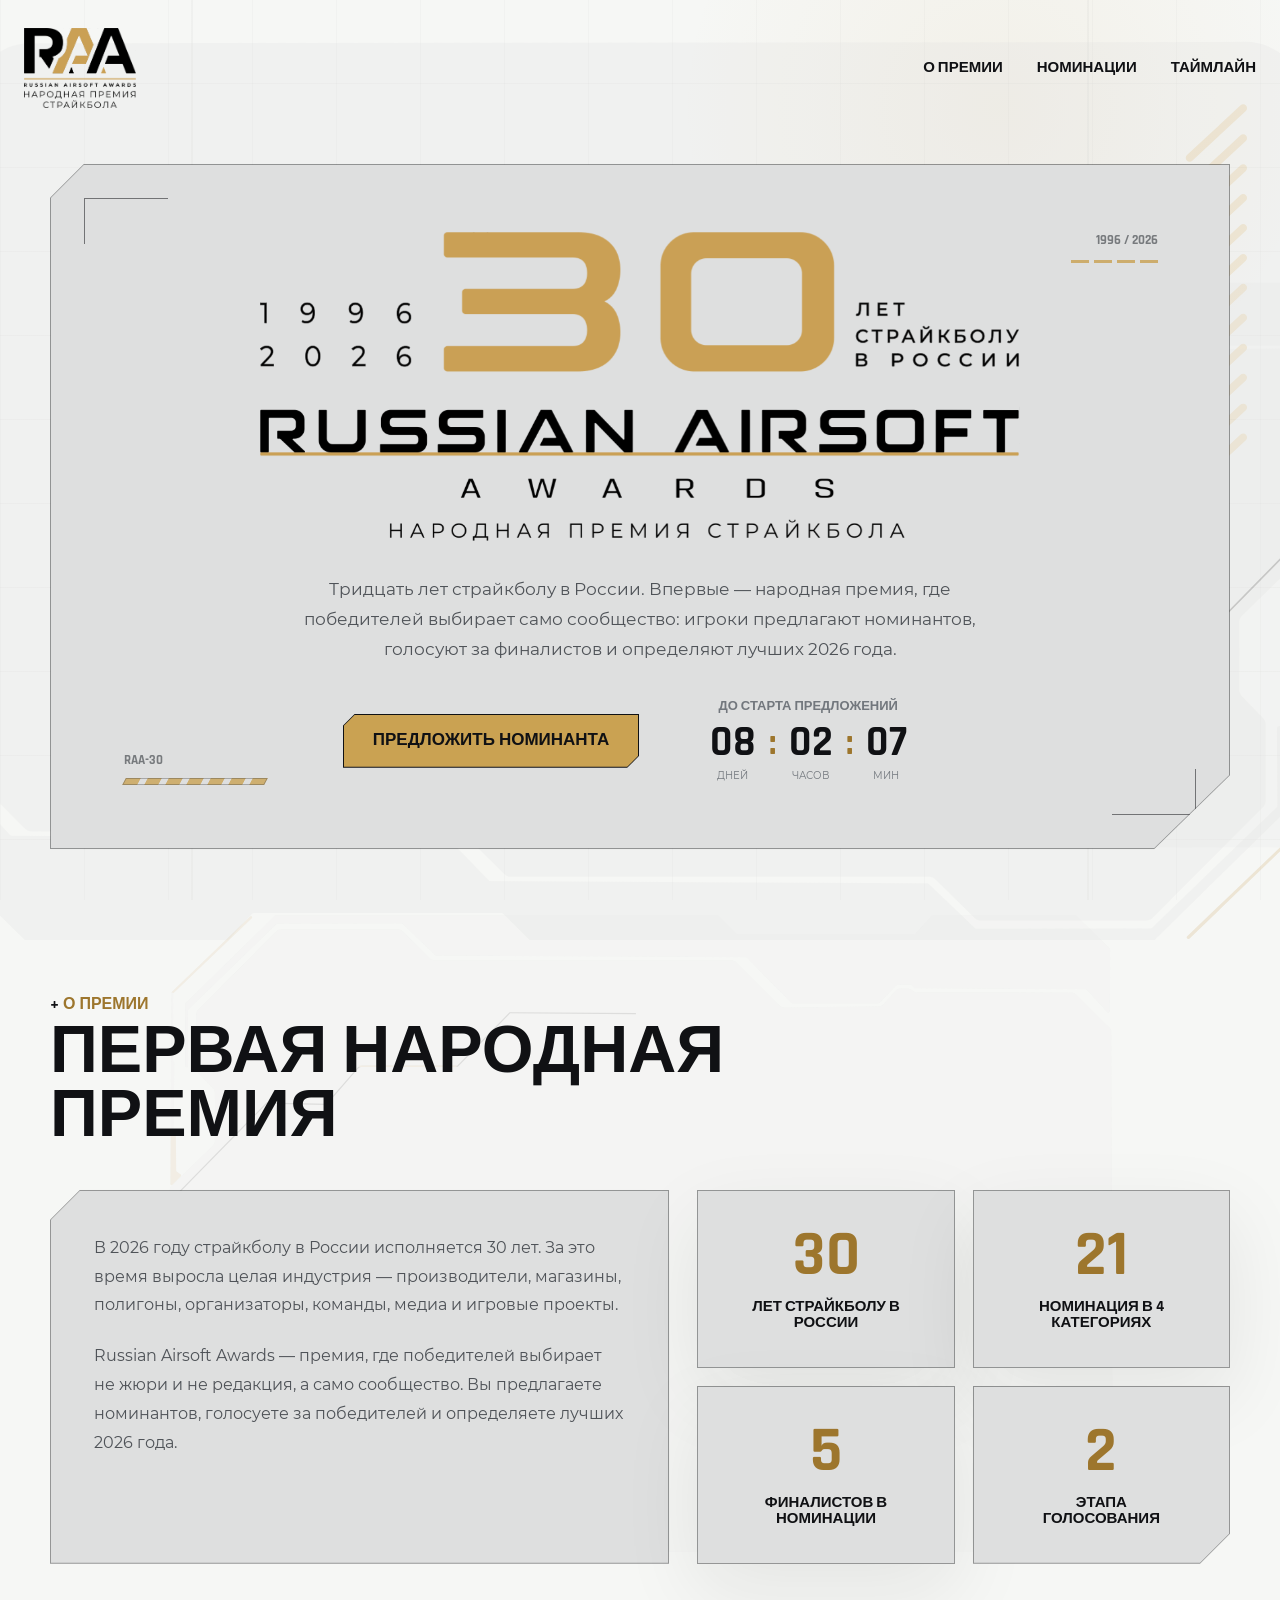
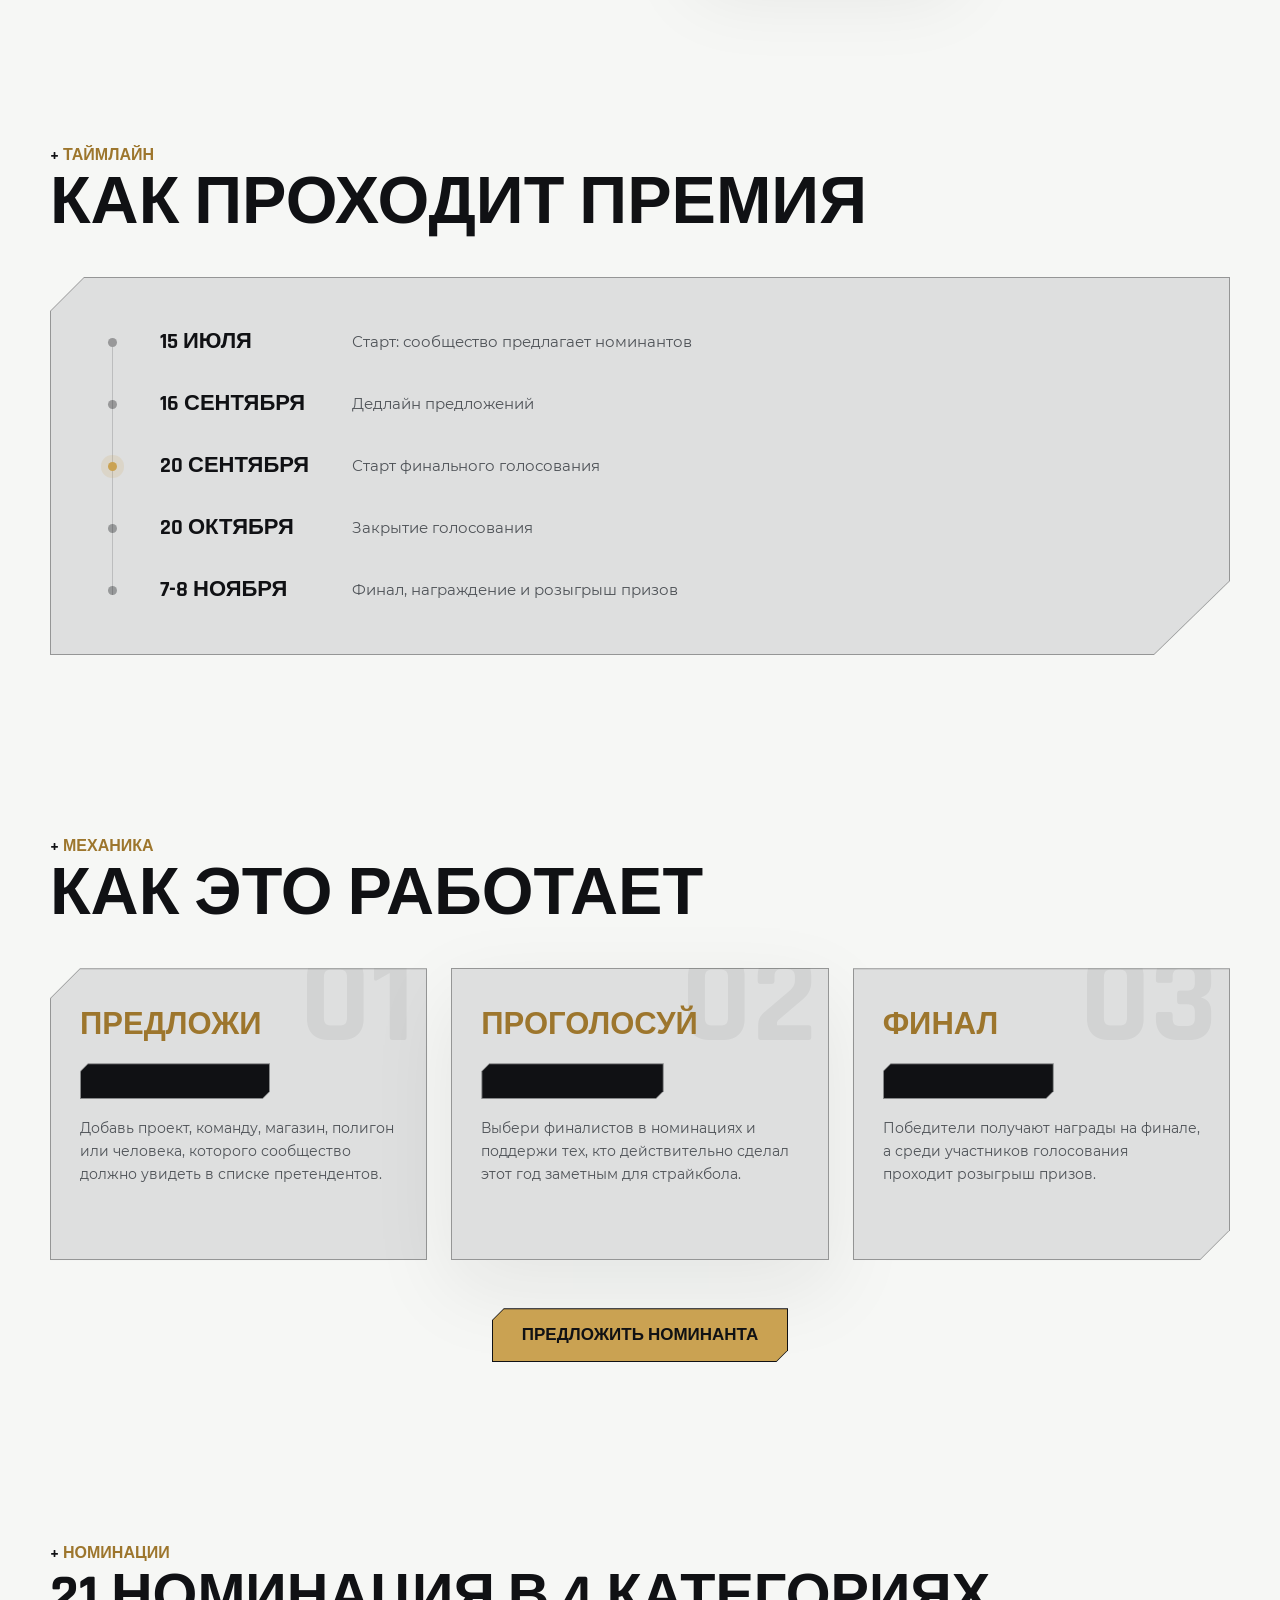
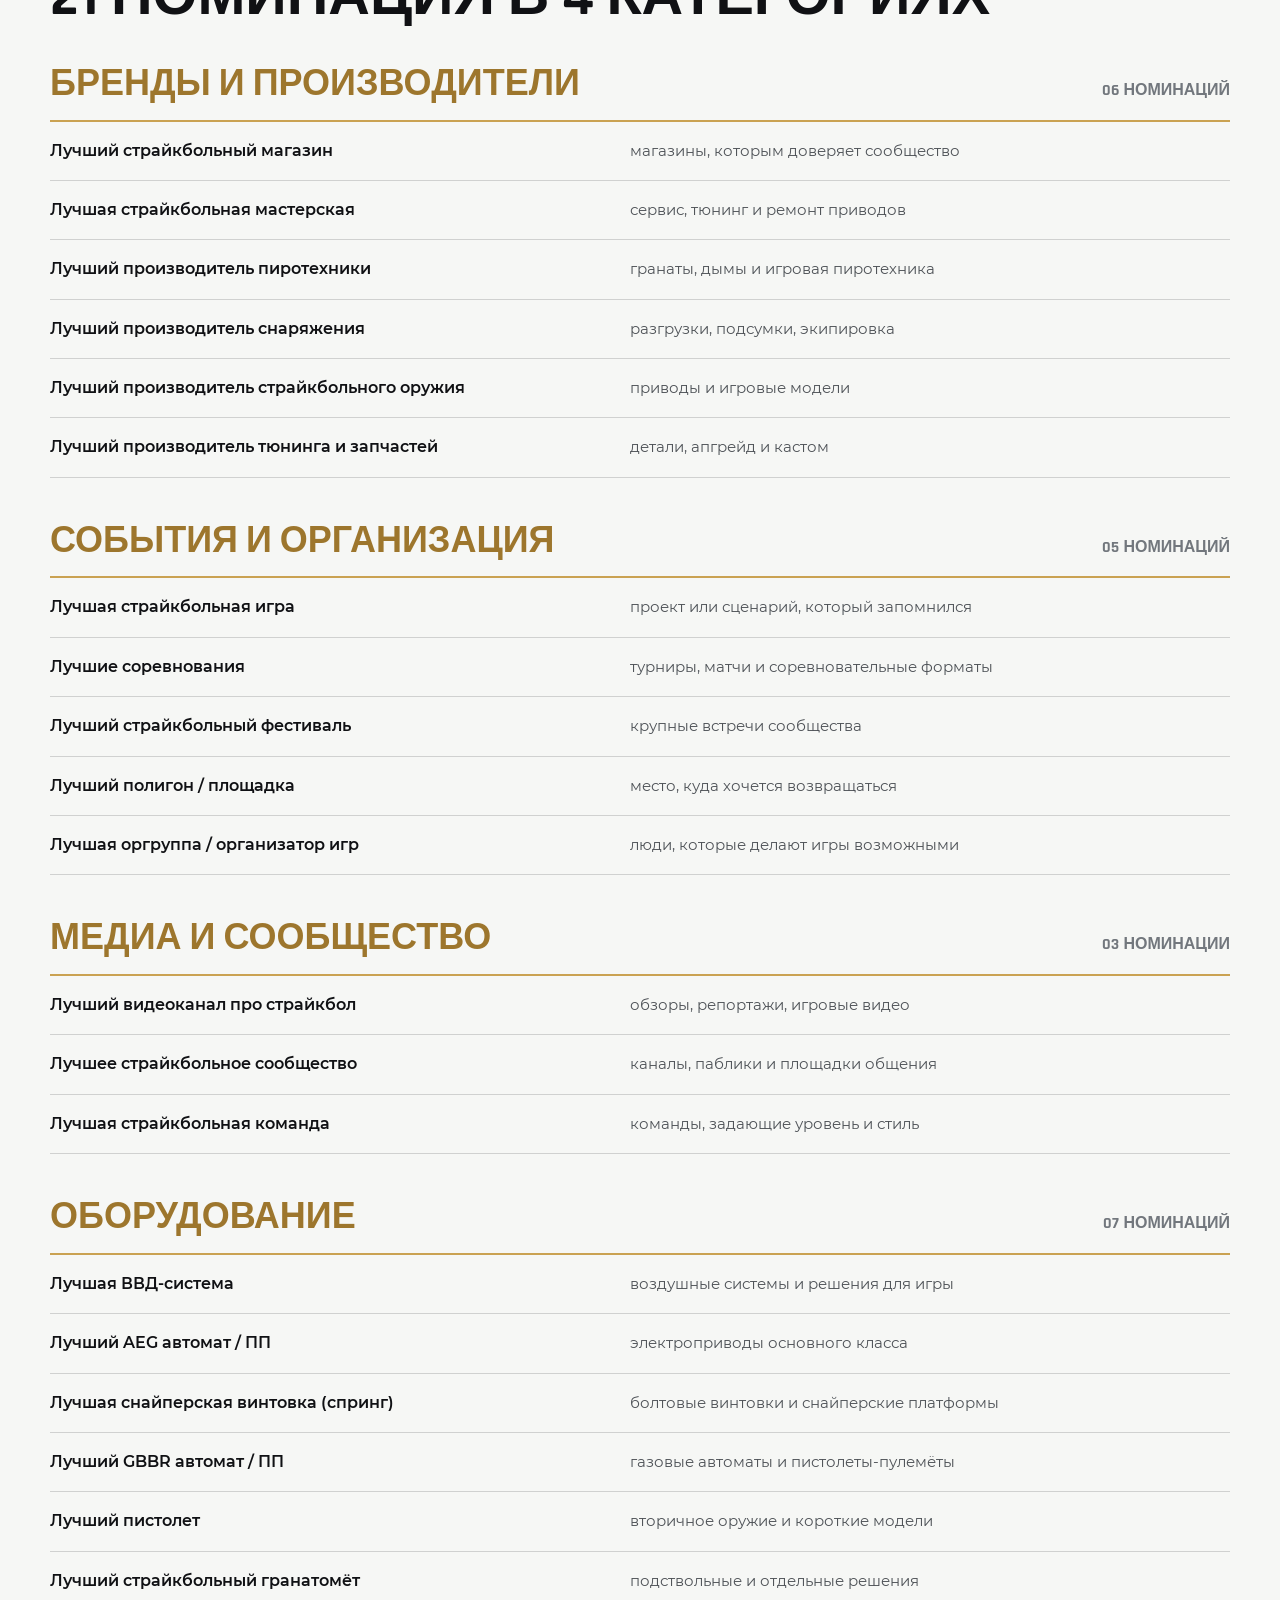
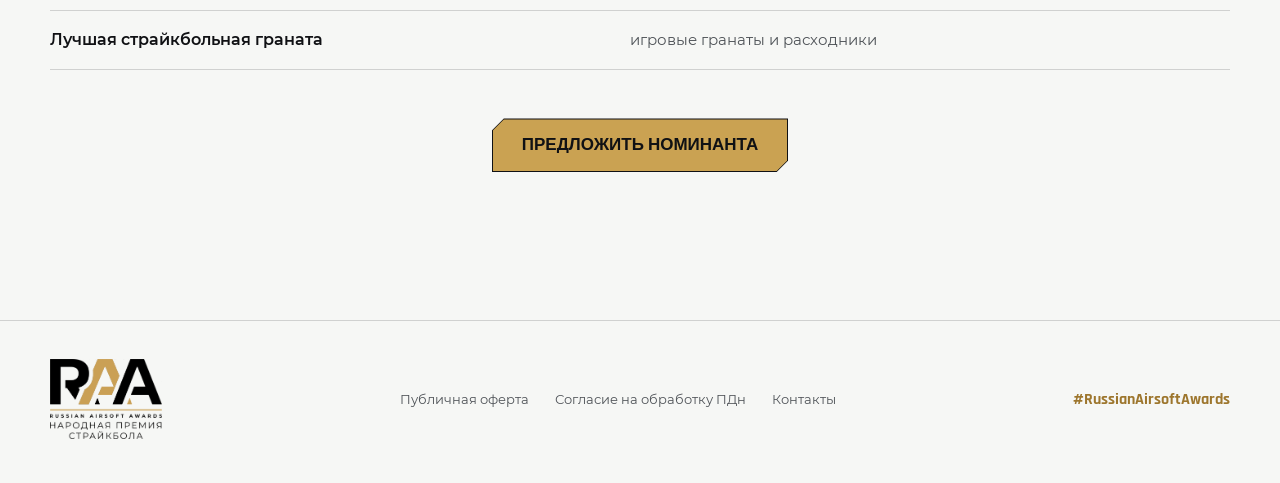
==== index-light.html @ fbe63714 "Initial RAA landing page" ====
<!DOCTYPE html>
<html lang="ru">
<head>
    <meta charset="UTF-8">
    <meta name="viewport" content="width=device-width, initial-scale=1.0">
    <title>Russian Airsoft Awards — light</title>
    <link rel="stylesheet" href="style-light.css">
</head>
<body>
    <div class="background-grid"></div>

    <header class="header">
        <a class="logo" href="#" aria-label="Russian Airsoft Awards">
            <img src="RAA/LOGO/short-raa/RAA_BLCK_PNG.png" alt="Russian Airsoft Awards" class="header-logo">
        </a>
        <nav class="nav" aria-label="Основная навигация">
            <a href="#about" class="nav-link">О ПРЕМИИ</a>
            <a href="#nominations" class="nav-link">НОМИНАЦИИ</a>
            <a href="#timeline" class="nav-link">ТАЙМЛАЙН</a>
        </nav>
    </header>

    <main class="container">
        <section class="hero">
            <div class="hero-main tech-panel">
                <div class="hud-elements" aria-hidden="true">
                    <div class="hud-corner hud-corner-top"></div>
                    <div class="hud-corner hud-corner-bottom"></div>
                    <div class="hud-tag hud-tag-left">RAA-30</div>
                    <div class="hud-tag hud-tag-right">1996 / 2026</div>
                    <div class="hud-meter"><span></span><span></span><span></span><span></span></div>
                    <div class="hud-bc hud-bc-bottom"></div>
                </div>

                <div class="hero-content">
                    <div class="hero-logo">
                        <img src="RAA/LOGO/anniversary/30RAA_blck_PNG.png" alt="Russian Airsoft Awards 1996-2026" class="hero-image">
                    </div>

                    <p class="desc">Тридцать лет страйкболу в России. Впервые — народная премия, где победителей выбирает само сообщество: игроки предлагают номинантов, голосуют за финалистов и определяют лучших 2026 года.</p>

                    <div class="hero-actions">
                        <a href="#vote" class="btn btn-primary">
                            <span class="btn-label">ПРЕДЛОЖИТЬ НОМИНАНТА</span>
                        </a>

                        <div class="timer-panel" aria-label="До старта предложений">
                            <div class="timer-label">ДО СТАРТА ПРЕДЛОЖЕНИЙ</div>
                            <div class="timer-grid">
                                <div class="time-box">
                                    <span class="time-num">08</span>
                                    <span class="time-text">ДНЕЙ</span>
                                </div>
                                <span class="time-sep">:</span>
                                <div class="time-box">
                                    <span class="time-num">02</span>
                                    <span class="time-text">ЧАСОВ</span>
                                </div>
                                <span class="time-sep">:</span>
                                <div class="time-box">
                                    <span class="time-num">07</span>
                                    <span class="time-text">МИН</span>
                                </div>
                            </div>
                        </div>
                    </div>
                </div>
            </div>
        </section>

        <section id="about" class="section">
            <div class="section-header">
                <div class="section-eyebrow"><span class="plus-icon">+</span> О ПРЕМИИ</div>
                <h2 class="section-title">ПЕРВАЯ НАРОДНАЯ ПРЕМИЯ</h2>
            </div>

            <div class="about-grid">
                <div class="about-text tech-panel tech-panel-start">
                    <p>В 2026 году страйкболу в России исполняется 30 лет. За это время выросла целая индустрия — производители, магазины, полигоны, организаторы, команды, медиа и игровые проекты.</p>
                    <p>Russian Airsoft Awards — премия, где победителей выбирает не жюри и не редакция, а само сообщество. Вы предлагаете номинантов, голосуете за победителей и определяете лучших 2026 года.</p>
                </div>
                <div class="about-stats">
                    <div class="stat-card tech-panel tech-panel-mid">
                        <span class="stat-num">30</span>
                        <span class="stat-desc">ЛЕТ СТРАЙКБОЛУ В РОССИИ</span>
                    </div>
                    <div class="stat-card tech-panel tech-panel-mid">
                        <span class="stat-num">21</span>
                        <span class="stat-desc">НОМИНАЦИЯ В 4 КАТЕГОРИЯХ</span>
                    </div>
                    <div class="stat-card tech-panel tech-panel-mid">
                        <span class="stat-num">5</span>
                        <span class="stat-desc">ФИНАЛИСТОВ В НОМИНАЦИИ</span>
                    </div>
                    <div class="stat-card tech-panel tech-panel-end">
                        <span class="stat-num">2</span>
                        <span class="stat-desc">ЭТАПА ГОЛОСОВАНИЯ</span>
                    </div>
                </div>
            </div>
        </section>

        <section id="timeline" class="section">
            <div class="section-header">
                <div class="section-eyebrow"><span class="plus-icon">+</span> ТАЙМЛАЙН</div>
                <h2 class="section-title">КАК ПРОХОДИТ ПРЕМИЯ</h2>
            </div>

            <div class="timeline-container tech-panel">
                <div class="timeline-item">
                    <div class="tl-dot"></div>
                    <div class="tl-date">15 ИЮЛЯ</div>
                    <div class="tl-desc">Старт: сообщество предлагает номинантов</div>
                </div>
                <div class="timeline-item">
                    <div class="tl-dot"></div>
                    <div class="tl-date">16 СЕНТЯБРЯ</div>
                    <div class="tl-desc">Дедлайн предложений</div>
                </div>
                <div class="timeline-item active">
                    <div class="tl-dot"></div>
                    <div class="tl-date gold-text">20 СЕНТЯБРЯ</div>
                    <div class="tl-desc">Старт финального голосования</div>
                </div>
                <div class="timeline-item">
                    <div class="tl-dot"></div>
                    <div class="tl-date">20 ОКТЯБРЯ</div>
                    <div class="tl-desc">Закрытие голосования</div>
                </div>
                <div class="timeline-item">
                    <div class="tl-dot"></div>
                    <div class="tl-date">7-8 НОЯБРЯ</div>
                    <div class="tl-desc">Финал, награждение и розыгрыш призов</div>
                </div>
            </div>
        </section>

        <section id="mechanics" class="section">
            <div class="section-header">
                <div class="section-eyebrow"><span class="plus-icon">+</span> МЕХАНИКА</div>
                <h2 class="section-title">КАК ЭТО РАБОТАЕТ</h2>
            </div>

            <div class="steps-grid">
                <article class="step-card tech-panel tech-panel-start">
                    <div class="step-num">01</div>
                    <h3>ПРЕДЛОЖИ</h3>
                    <div class="step-date">15 ИЮЛЯ — 16 СЕНТ.</div>
                    <p>Добавь проект, команду, магазин, полигон или человека, которого сообщество должно увидеть в списке претендентов.</p>
                </article>
                <article class="step-card tech-panel tech-panel-mid">
                    <div class="step-num">02</div>
                    <h3>ПРОГОЛОСУЙ</h3>
                    <div class="step-date">20 СЕНТ. — 20 ОКТ.</div>
                    <p>Выбери финалистов в номинациях и поддержи тех, кто действительно сделал этот год заметным для страйкбола.</p>
                </article>
                <article class="step-card tech-panel tech-panel-end">
                    <div class="step-num">03</div>
                    <h3>ФИНАЛ</h3>
                    <div class="step-date">7–8 НОЯБРЯ 2026</div>
                    <p>Победители получают награды на финале, а среди участников голосования проходит розыгрыш призов.</p>
                </article>
            </div>

            <div class="center-action">
                <a href="#vote" class="btn btn-primary">
                    <span class="btn-label">ПРЕДЛОЖИТЬ НОМИНАНТА</span>
                </a>
            </div>
        </section>

        <section id="nominations" class="section">
            <div class="section-header">
                <div class="section-eyebrow"><span class="plus-icon">+</span> НОМИНАЦИИ</div>
                <h2 class="section-title section-title-wide">21 НОМИНАЦИЯ В 4 КАТЕГОРИЯХ</h2>
            </div>

            <div class="nominations-container">
                <div class="nom-group">
                    <div class="nom-group-header">
                        <h3>БРЕНДЫ И ПРОИЗВОДИТЕЛИ</h3>
                        <span class="nom-count">06 номинаций</span>
                    </div>
                    <div class="nom-list">
                        <div class="nom-row"><strong>Лучший страйкбольный магазин</strong><span>магазины, которым доверяет сообщество</span></div>
                        <div class="nom-row"><strong>Лучшая страйкбольная мастерская</strong><span>сервис, тюнинг и ремонт приводов</span></div>
                        <div class="nom-row"><strong>Лучший производитель пиротехники</strong><span>гранаты, дымы и игровая пиротехника</span></div>
                        <div class="nom-row"><strong>Лучший производитель снаряжения</strong><span>разгрузки, подсумки, экипировка</span></div>
                        <div class="nom-row"><strong>Лучший производитель страйкбольного оружия</strong><span>приводы и игровые модели</span></div>
                        <div class="nom-row"><strong>Лучший производитель тюнинга и запчастей</strong><span>детали, апгрейд и кастом</span></div>
                    </div>
                </div>

                <div class="nom-group">
                    <div class="nom-group-header">
                        <h3>СОБЫТИЯ И ОРГАНИЗАЦИЯ</h3>
                        <span class="nom-count">05 номинаций</span>
                    </div>
                    <div class="nom-list">
                        <div class="nom-row"><strong>Лучшая страйкбольная игра</strong><span>проект или сценарий, который запомнился</span></div>
                        <div class="nom-row"><strong>Лучшие соревнования</strong><span>турниры, матчи и соревновательные форматы</span></div>
                        <div class="nom-row"><strong>Лучший страйкбольный фестиваль</strong><span>крупные встречи сообщества</span></div>
                        <div class="nom-row"><strong>Лучший полигон / площадка</strong><span>место, куда хочется возвращаться</span></div>
                        <div class="nom-row"><strong>Лучшая оргруппа / организатор игр</strong><span>люди, которые делают игры возможными</span></div>
                    </div>
                </div>

                <div class="nom-group">
                    <div class="nom-group-header">
                        <h3>МЕДИА И СООБЩЕСТВО</h3>
                        <span class="nom-count">03 номинации</span>
                    </div>
                    <div class="nom-list">
                        <div class="nom-row"><strong>Лучший видеоканал про страйкбол</strong><span>обзоры, репортажи, игровые видео</span></div>
                        <div class="nom-row"><strong>Лучшее страйкбольное сообщество</strong><span>каналы, паблики и площадки общения</span></div>
                        <div class="nom-row"><strong>Лучшая страйкбольная команда</strong><span>команды, задающие уровень и стиль</span></div>
                    </div>
                </div>

                <div class="nom-group">
                    <div class="nom-group-header">
                        <h3>ОБОРУДОВАНИЕ</h3>
                        <span class="nom-count">07 номинаций</span>
                    </div>
                    <div class="nom-list">
                        <div class="nom-row"><strong>Лучшая ВВД-система</strong><span>воздушные системы и решения для игры</span></div>
                        <div class="nom-row"><strong>Лучший AEG автомат / ПП</strong><span>электроприводы основного класса</span></div>
                        <div class="nom-row"><strong>Лучшая снайперская винтовка (спринг)</strong><span>болтовые винтовки и снайперские платформы</span></div>
                        <div class="nom-row"><strong>Лучший GBBR автомат / ПП</strong><span>газовые автоматы и пистолеты-пулемёты</span></div>
                        <div class="nom-row"><strong>Лучший пистолет</strong><span>вторичное оружие и короткие модели</span></div>
                        <div class="nom-row"><strong>Лучший страйкбольный гранатомёт</strong><span>подствольные и отдельные решения</span></div>
                        <div class="nom-row"><strong>Лучшая страйкбольная граната</strong><span>игровые гранаты и расходники</span></div>
                    </div>
                </div>
            </div>

            <div class="center-action">
                <a href="#vote" class="btn btn-primary">
                    <span class="btn-label">ПРЕДЛОЖИТЬ НОМИНАНТА</span>
                </a>
            </div>
        </section>
    </main>

    <footer class="footer">
        <div class="container footer-inner">
            <a class="logo" href="#" aria-label="Russian Airsoft Awards">
                <img src="RAA/LOGO/short-raa/RAA_BLCK_PNG.png" alt="Russian Airsoft Awards" class="header-logo">
            </a>
            <div class="footer-links">
                <a href="#">Публичная оферта</a>
                <a href="#">Согласие на обработку ПДн</a>
                <a href="#">Контакты</a>
            </div>
            <div class="footer-tag">#RussianAirsoftAwards</div>
        </div>
    </footer>
</body>
</html>
---- style-light.css ----
@font-face {
    font-family: 'Rajdhani';
    src: url('RAA/fonts/Rajdhani/Rajdhani-Regular.ttf') format('truetype');
    font-weight: 400;
    font-style: normal;
    font-display: swap;
}

@font-face {
    font-family: 'Rajdhani';
    src: url('RAA/fonts/Rajdhani/Rajdhani-Bold.ttf') format('truetype');
    font-weight: 700;
    font-style: normal;
    font-display: swap;
}

@font-face {
    font-family: 'Montserrat';
    src: url('RAA/fonts/Montserrat/Montserrat-Regular.ttf') format('truetype');
    font-weight: 400;
    font-style: normal;
    font-display: swap;
}

@font-face {
    font-family: 'Montserrat';
    src: url('RAA/fonts/Montserrat/Montserrat-SemiBold.ttf') format('truetype');
    font-weight: 600;
    font-style: normal;
    font-display: swap;
}

:root {
    --bg-main: #f6f7f5;
    --bg-panel: #dedfdf;
    --bg-panel-soft: #ffffff;
    --text-main: #101114;
    --text-dim: #4f5358;
    --text-soft: #72777d;
    --gold: #caa252;
    --gold-dark: #9d762d;
    --gold-soft: rgba(202, 162, 82, 0.16);
    --line: rgba(16, 17, 20, 0.16);
    --line-strong: rgba(16, 17, 20, 0.34);
    --hud-border: rgba(16, 17, 20, 0.42);
    --shadow: 0 28px 80px rgba(23, 25, 28, 0.08);
    --font-head: 'Rajdhani', 'Arial Narrow', sans-serif;
    --font-body: 'Montserrat', Arial, sans-serif;
}

* {
    box-sizing: border-box;
    margin: 0;
    padding: 0;
}

html {
    scroll-behavior: smooth;
}

body {
    min-height: 100vh;
    background: var(--bg-main);
    color: var(--text-main);
    font-family: var(--font-body);
    line-height: 1.6;
    overflow-x: hidden;
    -webkit-font-smoothing: antialiased;
    -moz-osx-font-smoothing: grayscale;
}

:focus-visible {
    outline: 2px solid var(--gold-dark);
    outline-offset: 4px;
}

.background-grid {
    position: fixed;
    inset: 0;
    z-index: -1;
    pointer-events: none;
    background:
        linear-gradient(90deg, transparent 0, transparent calc(15% - 1px), rgba(16, 17, 20, 0.06) 15%, transparent calc(15% + 1px)),
        linear-gradient(90deg, transparent 0, transparent calc(85% - 1px), rgba(16, 17, 20, 0.06) 85%, transparent calc(85% + 1px)),
        linear-gradient(0deg, rgba(16, 17, 20, 0.024) 1px, transparent 1px),
        linear-gradient(90deg, rgba(16, 17, 20, 0.018) 1px, transparent 1px),
        radial-gradient(circle at 78% 12%, rgba(202, 162, 82, 0.08), transparent 25%),
        var(--bg-main);
    background-size:
        auto,
        auto,
        100% 84px,
        84px 100%,
        auto,
        auto;
}

.background-grid::before,
.background-grid::after {
    content: '';
    position: absolute;
    background: url('RAA/bg-panel-fragment.svg') center / contain no-repeat;
    pointer-events: none;
}

.background-grid::before {
    top: 18px;
    left: 50%;
    width: min(1680px, 108vw);
    aspect-ratio: 131 / 90;
    opacity: 0.2;
    transform: translateX(-50%);
}

.background-grid::after {
    right: -240px;
    bottom: 4%;
    width: min(1180px, 70vw);
    aspect-ratio: 131 / 90;
    opacity: 0.12;
    transform: rotate(180deg);
}

h1,
h2,
h3,
.section-title,
.timer-label,
.time-num,
.stat-num,
.nav-link,
.btn {
    font-family: var(--font-head);
    font-weight: 700;
    text-transform: uppercase;
    letter-spacing: 0;
}

.container {
    width: min(1180px, calc(100% - 40px));
    margin: 0 auto;
}

main.container {
    position: relative;
}

main.container::before {
    content: '';
    position: absolute;
    top: 770px;
    left: 50%;
    width: min(980px, 82vw);
    aspect-ratio: 131 / 90;
    background: url('RAA/bg-panel-fragment.svg') center / contain no-repeat;
    opacity: 0.1;
    transform: translateX(-50%) rotate(180deg);
    pointer-events: none;
    z-index: -1;
}

.gold-text {
    color: var(--gold-dark);
}

.header {
    width: min(1360px, calc(100% - 48px));
    margin: 0 auto;
    padding: 28px 0 18px;
    display: flex;
    align-items: center;
    justify-content: space-between;
    gap: 32px;
}

.logo {
    display: inline-flex;
    align-items: center;
    text-decoration: none;
}

.header-logo {
    display: block;
    width: 112px;
    max-width: 42vw;
    height: auto;
}

.nav {
    display: flex;
    align-items: center;
    gap: 34px;
}

.nav-link {
    color: var(--text-main);
    text-decoration: none;
    font-size: 15px;
    line-height: 1;
    transition: color 180ms ease;
}

.nav-link:hover {
    color: var(--gold-dark);
}

.hero {
    padding: 38px 0 56px;
}

.tech-panel {
    position: relative;
    isolation: isolate;
    background: var(--hud-border);
    border: 0;
    box-shadow: var(--shadow);
    clip-path: polygon(34px 0, 100% 0, 100% calc(100% - 74px), calc(100% - 76px) 100%, 0 100%, 0 34px);
}

.tech-panel::before {
    content: '';
    position: absolute;
    inset: 1px;
    z-index: 0;
    background: var(--bg-panel);
    clip-path: polygon(33px 0, 100% 0, 100% calc(100% - 73px), calc(100% - 75px) 100%, 0 100%, 0 33px);
    pointer-events: none;
}

.tech-panel > * {
    position: relative;
    z-index: 1;
}

.tech-panel-start {
    clip-path: polygon(30px 0, 100% 0, 100% 100%, 0 100%, 0 30px);
}

.tech-panel-start::before {
    clip-path: polygon(29px 0, 100% 0, 100% 100%, 0 100%, 0 29px);
}

.tech-panel-mid {
    clip-path: none;
}

.tech-panel-mid::before {
    clip-path: none;
}

.tech-panel-end {
    clip-path: polygon(0 0, 100% 0, 100% calc(100% - 30px), calc(100% - 30px) 100%, 0 100%);
}

.tech-panel-end::before {
    clip-path: polygon(0 0, 100% 0, 100% calc(100% - 29px), calc(100% - 29px) 100%, 0 100%);
}

.hero-main {
    min-height: 560px;
    padding: clamp(42px, 5.8vw, 68px);
    display: flex;
    align-items: center;
    justify-content: center;
}

.hud-elements {
    position: absolute;
    inset: 0;
    pointer-events: none;
    overflow: hidden;
    z-index: 1;
}

.hud-bc {
    position: absolute;
    width: 142px;
    height: 7px;
    border: 1px solid rgba(16, 17, 20, 0.34);
    background:
        repeating-linear-gradient(
            90deg,
            var(--gold) 0 14px,
            transparent 14px 21px
        );
    transform: skewX(-28deg);
    opacity: 0.78;
}

.hud-bc-bottom {
    left: 74px;
    bottom: 64px;
}

.hud-corner {
    position: absolute;
    width: 84px;
    height: 46px;
    border-color: var(--hud-border);
    opacity: 0.52;
}

.hud-corner-top {
    top: 34px;
    left: 34px;
    border-top: 1px solid;
    border-left: 1px solid;
}

.hud-corner-bottom {
    right: 34px;
    bottom: 34px;
    border-right: 1px solid;
    border-bottom: 1px solid;
}

.hud-tag {
    position: absolute;
    color: rgba(79, 83, 88, 0.72);
    font-family: var(--font-head);
    font-weight: 700;
    font-size: 13px;
    line-height: 1;
    text-transform: uppercase;
}

.hud-tag-left {
    left: 74px;
    bottom: 82px;
}

.hud-tag-right {
    top: 70px;
    right: 72px;
}

.hud-meter {
    position: absolute;
    right: 72px;
    top: 96px;
    display: grid;
    grid-template-columns: repeat(4, 18px);
    gap: 5px;
}

.hud-meter span {
    height: 3px;
    background: var(--gold);
    opacity: 0.8;
}

.hero-content {
    position: relative;
    z-index: 2;
    width: 100%;
}

.hero-logo {
    display: flex;
    justify-content: center;
    margin-bottom: 34px;
}

.hero-image {
    display: block;
    width: 72vw;
    max-width: 760px;
    height: auto;
}

.hero-main .desc {
    width: min(720px, 100%);
    margin: 0 auto;
    color: var(--text-dim);
    font-size: 17px;
    line-height: 1.75;
    text-align: center;
}

.hero-actions {
    margin-top: 36px;
    display: flex;
    align-items: center;
    justify-content: center;
    flex-wrap: wrap;
    gap: 28px 40px;
}

.btn {
    display: inline-flex;
    align-items: center;
    justify-content: center;
    min-height: 54px;
    padding: 16px 30px;
    color: var(--text-main);
    text-decoration: none;
    font-size: 17px;
    line-height: 1;
    cursor: pointer;
    transition: transform 180ms ease, box-shadow 180ms ease, background 180ms ease;
}

.btn:active {
    transform: scale(0.98);
}

.btn-primary {
    position: relative;
    overflow: hidden;
    background: var(--text-main);
    border: 0;
    clip-path: polygon(12px 0, 100% 0, 100% calc(100% - 12px), calc(100% - 12px) 100%, 0 100%, 0 12px);
}

.btn-primary::before {
    content: '';
    position: absolute;
    inset: 0 auto 0 -70%;
    width: 42%;
    background: linear-gradient(90deg, transparent, rgba(255, 255, 255, 0.5), transparent);
    transform: skewX(-20deg);
    animation: btn-shine 4.6s infinite;
    z-index: 2;
}

.btn-primary::after {
    content: '';
    position: absolute;
    inset: 1px;
    background: var(--gold);
    clip-path: polygon(11px 0, 100% 0, 100% calc(100% - 11px), calc(100% - 11px) 100%, 0 100%, 0 11px);
    z-index: 0;
}

.btn-label {
    position: relative;
    z-index: 3;
}

.btn-primary:hover {
    background: var(--text-main);
    box-shadow: 0 16px 34px rgba(157, 118, 45, 0.22);
}

.btn-primary:hover::after {
    background: #dbb768;
}

@keyframes btn-shine {
    0% { left: -70%; }
    18% { left: 130%; }
    100% { left: 130%; }
}

.timer-panel {
    min-width: 258px;
    text-align: center;
}

.timer-label {
    color: var(--text-soft);
    font-size: 13px;
    line-height: 1;
}

.timer-grid {
    display: flex;
    justify-content: center;
    align-items: center;
    gap: 13px;
    margin-top: 12px;
}

.time-box {
    display: flex;
    flex-direction: column;
    align-items: center;
}

.time-num {
    font-size: 42px;
    line-height: 0.9;
}

.time-text {
    margin-top: 8px;
    color: var(--text-soft);
    font-size: 10px;
    line-height: 1;
    letter-spacing: 0;
}

.time-sep {
    margin-top: -18px;
    color: var(--gold-dark);
    font-family: var(--font-head);
    font-size: 36px;
    font-weight: 700;
    line-height: 1;
}

.section {
    padding: 92px 0;
}

.section-header {
    margin-bottom: 42px;
}

.section-eyebrow {
    margin-bottom: 8px;
    color: var(--gold-dark);
    font-family: var(--font-head);
    font-weight: 700;
    font-size: 16px;
    line-height: 1;
    text-transform: uppercase;
}

.plus-icon {
    color: var(--text-main);
}

.section-title {
    max-width: 920px;
    font-size: clamp(38px, 5.2vw, 72px);
    line-height: 0.95;
}

.section-title-wide {
    max-width: none;
    font-size: clamp(42px, 4.5vw, 62px);
    white-space: nowrap;
}

.about-grid {
    display: grid;
    grid-template-columns: minmax(0, 1fr) minmax(320px, 0.86fr);
    gap: 28px;
}

.about-text {
    padding: 44px;
    color: var(--text-dim);
    font-size: 16px;
    line-height: 1.8;
}

.about-text p + p {
    margin-top: 22px;
}

.about-stats {
    display: grid;
    grid-template-columns: repeat(2, minmax(0, 1fr));
    gap: 18px;
}

.stat-card {
    min-height: 178px;
    padding: 28px 20px;
    display: flex;
    flex-direction: column;
    justify-content: center;
    align-items: center;
    text-align: center;
}

.stat-num {
    color: var(--gold-dark);
    font-size: 64px;
    line-height: 0.9;
}

.stat-desc {
    margin-top: 14px;
    max-width: 170px;
    color: var(--text-main);
    font-family: var(--font-head);
    font-weight: 700;
    font-size: 15px;
    line-height: 1.05;
    text-transform: uppercase;
}

.timeline-container {
    padding: 54px 58px;
}

.timeline-item {
    position: relative;
    display: grid;
    grid-template-columns: 30px 170px 1fr;
    gap: 22px;
    padding-bottom: 40px;
}

.timeline-item:last-child {
    padding-bottom: 0;
}

.timeline-item::before {
    content: '';
    position: absolute;
    left: 4px;
    top: 16px;
    bottom: -16px;
    width: 1px;
    background: var(--line);
}

.timeline-item:last-child::before {
    display: none;
}

.tl-dot {
    position: relative;
    z-index: 1;
    width: 9px;
    height: 9px;
    margin-top: 7px;
    border-radius: 50%;
    background: var(--line-strong);
}

.timeline-item.active .tl-dot {
    background: var(--gold);
    box-shadow: 0 0 0 7px var(--gold-soft);
}

.tl-date {
    color: var(--text-main);
    font-family: var(--font-head);
    font-weight: 700;
    font-size: 22px;
    line-height: 1;
}

.tl-desc {
    color: var(--text-dim);
    font-size: 15px;
    line-height: 1.45;
}

.steps-grid {
    display: grid;
    grid-template-columns: repeat(3, minmax(0, 1fr));
    gap: 24px;
}

.step-card {
    min-height: 292px;
    padding: 42px 30px 34px;
    overflow: hidden;
    text-align: left;
}

.step-num {
    position: absolute;
    top: -32px;
    right: 12px;
    color: rgba(16, 17, 20, 0.055);
    font-family: var(--font-head);
    font-weight: 700;
    font-size: 132px;
    line-height: 1;
    pointer-events: none;
}

.step-card h3,
.step-card p,
.step-date {
    position: relative;
    z-index: 1;
}

.step-card h3 {
    color: var(--gold-dark);
    font-size: 31px;
    line-height: 1;
}

.step-date {
    display: inline-flex;
    position: relative;
    isolation: isolate;
    margin-top: 22px;
    padding: 9px 12px;
    background: var(--hud-border);
    color: var(--gold);
    font-family: var(--font-head);
    font-weight: 700;
    font-size: 18px;
    line-height: 1;
    text-transform: uppercase;
    clip-path: polygon(8px 0, 100% 0, 100% calc(100% - 8px), calc(100% - 8px) 100%, 0 100%, 0 8px);
}

.step-date::before {
    content: '';
    position: absolute;
    inset: 1px;
    z-index: 0;
    background: var(--text-main);
    clip-path: polygon(7px 0, 100% 0, 100% calc(100% - 7px), calc(100% - 7px) 100%, 0 100%, 0 7px);
}

.step-card p {
    margin-top: 18px;
    color: var(--text-dim);
    font-size: 14px;
    line-height: 1.65;
}

.center-action {
    margin-top: 48px;
    text-align: center;
}

.nominations-container {
    display: flex;
    flex-direction: column;
    gap: 46px;
}

.nom-group-header {
    display: flex;
    align-items: baseline;
    justify-content: space-between;
    gap: 18px;
    padding-bottom: 16px;
    border-bottom: 2px solid var(--gold);
}

.nom-group-header h3 {
    color: var(--gold-dark);
    font-size: clamp(24px, 3vw, 36px);
    line-height: 1;
}

.nom-count {
    flex: 0 0 auto;
    color: var(--text-soft);
    font-family: var(--font-head);
    font-weight: 700;
    font-size: 16px;
    text-transform: uppercase;
}

.nom-row {
    display: grid;
    grid-template-columns: minmax(0, 0.92fr) minmax(0, 1fr);
    gap: 28px;
    padding: 18px 0;
    border-bottom: 1px solid var(--line);
}

.nom-row strong {
    color: var(--text-main);
    font-size: 16px;
    line-height: 1.4;
}

.nom-row span {
    color: var(--text-dim);
    font-size: 15px;
    line-height: 1.45;
}

.footer {
    margin-top: 56px;
    padding: 38px 0 44px;
    border-top: 1px solid var(--line);
}

.footer-inner {
    display: flex;
    align-items: center;
    justify-content: space-between;
    gap: 28px;
}

.footer-links {
    display: flex;
    gap: 26px;
}

.footer-links a {
    color: var(--text-dim);
    text-decoration: none;
    font-size: 13px;
    transition: color 180ms ease;
}

.footer-links a:hover {
    color: var(--gold-dark);
}

.footer-tag {
    color: var(--gold-dark);
    font-family: var(--font-head);
    font-weight: 700;
    font-size: 16px;
}

@media (prefers-reduced-motion: reduce) {
    *,
    *::before,
    *::after {
        scroll-behavior: auto !important;
        animation-duration: 0.01ms !important;
        animation-iteration-count: 1 !important;
        transition-duration: 0.01ms !important;
    }
}

@media (max-width: 920px) {
    .header {
        flex-direction: column;
        align-items: flex-start;
    }

    .header-logo {
        max-width: 34vw;
    }

    .nav {
        width: 100%;
        justify-content: space-between;
        gap: 18px;
    }

    .about-grid,
    .steps-grid {
        grid-template-columns: 1fr;
    }
}

@media (max-width: 700px) {
    .container {
        width: min(100% - 28px, 1180px);
    }

    .header {
        width: min(100% - 28px, 1360px);
        padding-top: 22px;
    }

    .nav {
        overflow-x: auto;
        justify-content: flex-start;
        padding-bottom: 4px;
    }

    .nav-link {
        flex: 0 0 auto;
        font-size: 14px;
    }

    .hero {
        padding-top: 24px;
    }

    .hero-main {
        min-height: auto;
        padding: 44px 20px 48px;
        clip-path: polygon(24px 0, 100% 0, 100% calc(100% - 48px), calc(100% - 52px) 100%, 0 100%, 0 24px);
    }

    .hero-main::before {
        clip-path: polygon(23px 0, 100% 0, 100% calc(100% - 47px), calc(100% - 51px) 100%, 0 100%, 0 23px);
    }

    .hud-bc {
        width: 112px;
    }

    .hud-bc-bottom {
        left: 24px;
        bottom: 26px;
    }

    .hero-main .desc {
        max-width: 310px;
        font-size: 15px;
        line-height: 1.65;
    }

    .hero-image {
        width: 72vw;
        max-width: 280px;
    }

    .hero-actions {
        flex-direction: column;
    }

    .btn {
        width: min(100%, 300px);
        min-height: 58px;
        padding-inline: 20px;
        font-size: 14px;
    }

    .section {
        padding: 68px 0;
    }

    .section-title {
        font-size: clamp(34px, 12vw, 50px);
    }

    .section-title-wide {
        white-space: normal;
        font-size: clamp(32px, 10vw, 46px);
    }

    .about-text,
    .timeline-container {
        padding: 34px 24px;
    }

    .about-stats {
        grid-template-columns: 1fr;
    }

    .timeline-item {
        grid-template-columns: 28px 1fr;
        gap: 10px 16px;
    }

    .tl-desc {
        grid-column: 2;
    }

    .nom-group-header,
    .nom-row,
    .footer-inner,
    .footer-links {
        flex-direction: column;
        align-items: flex-start;
    }

    .nom-row {
        display: grid;
        grid-template-columns: 1fr;
        gap: 6px;
        padding: 16px 0;
    }
}
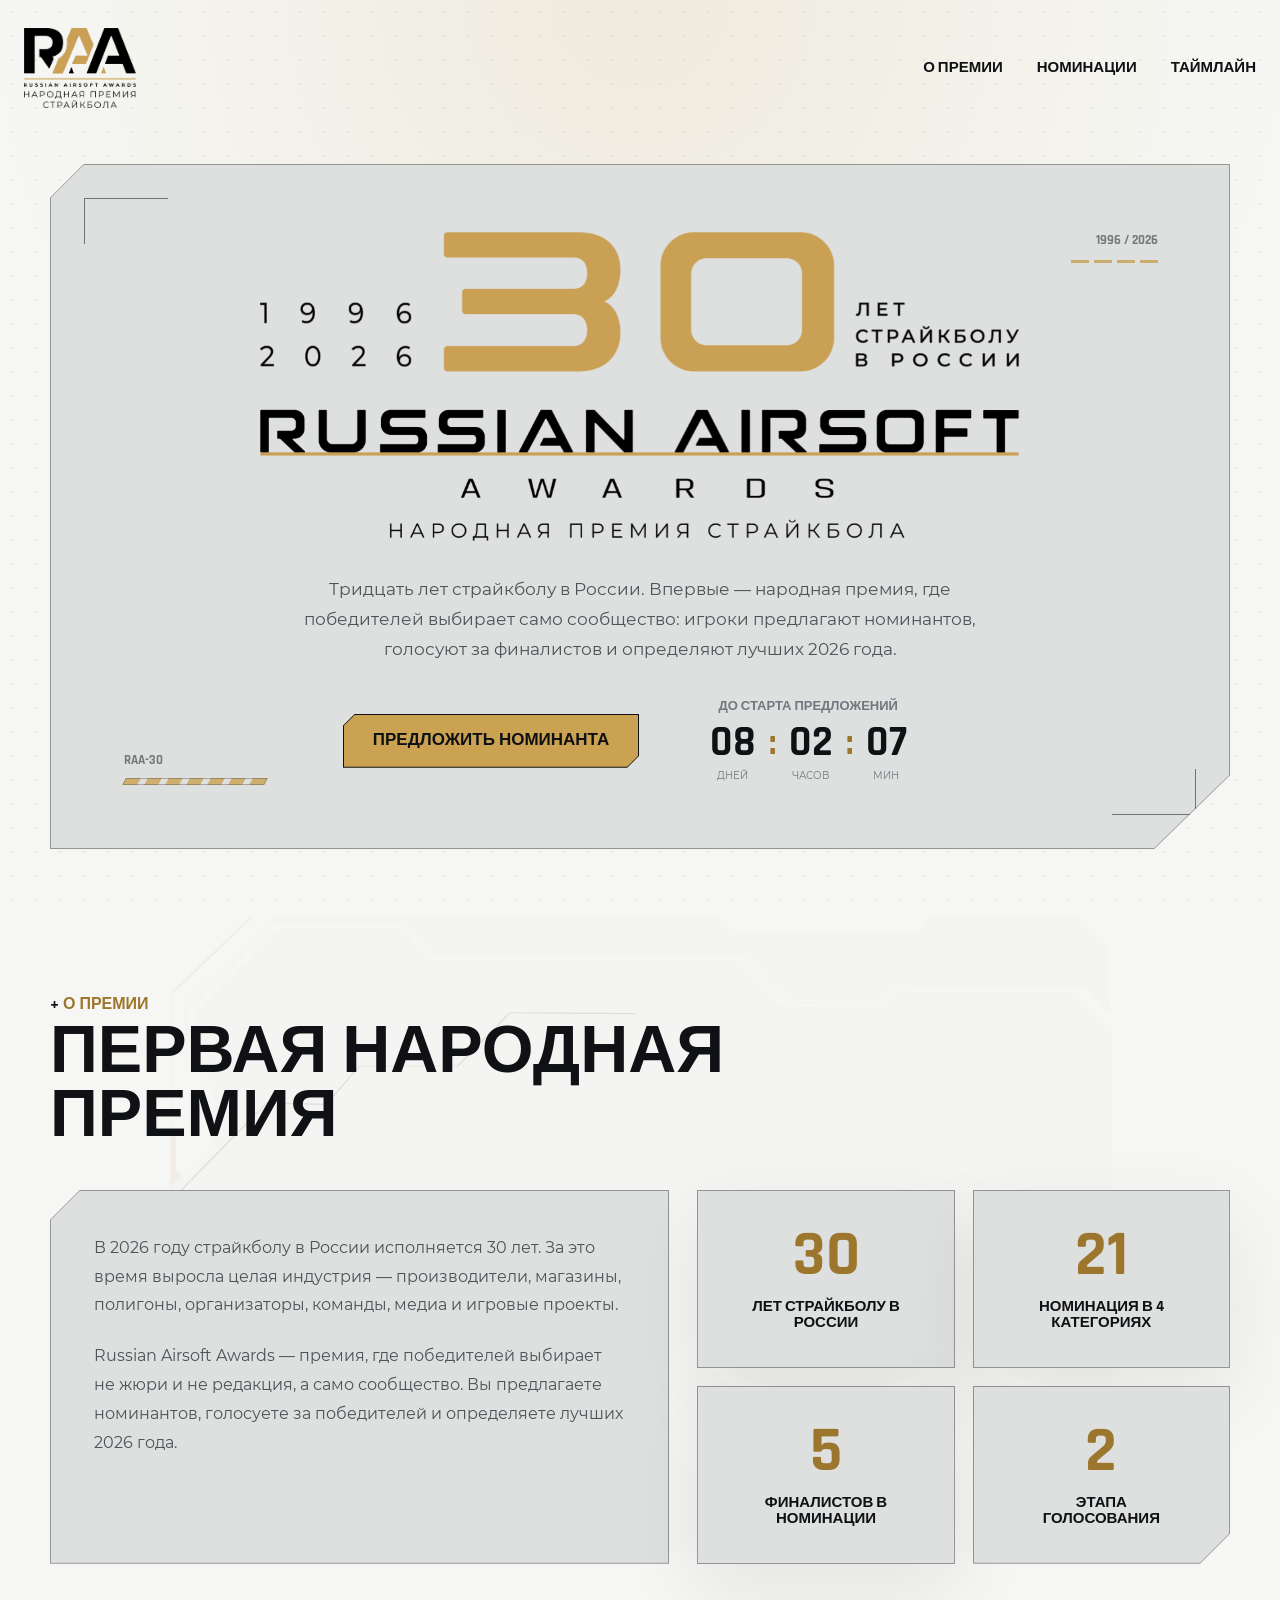
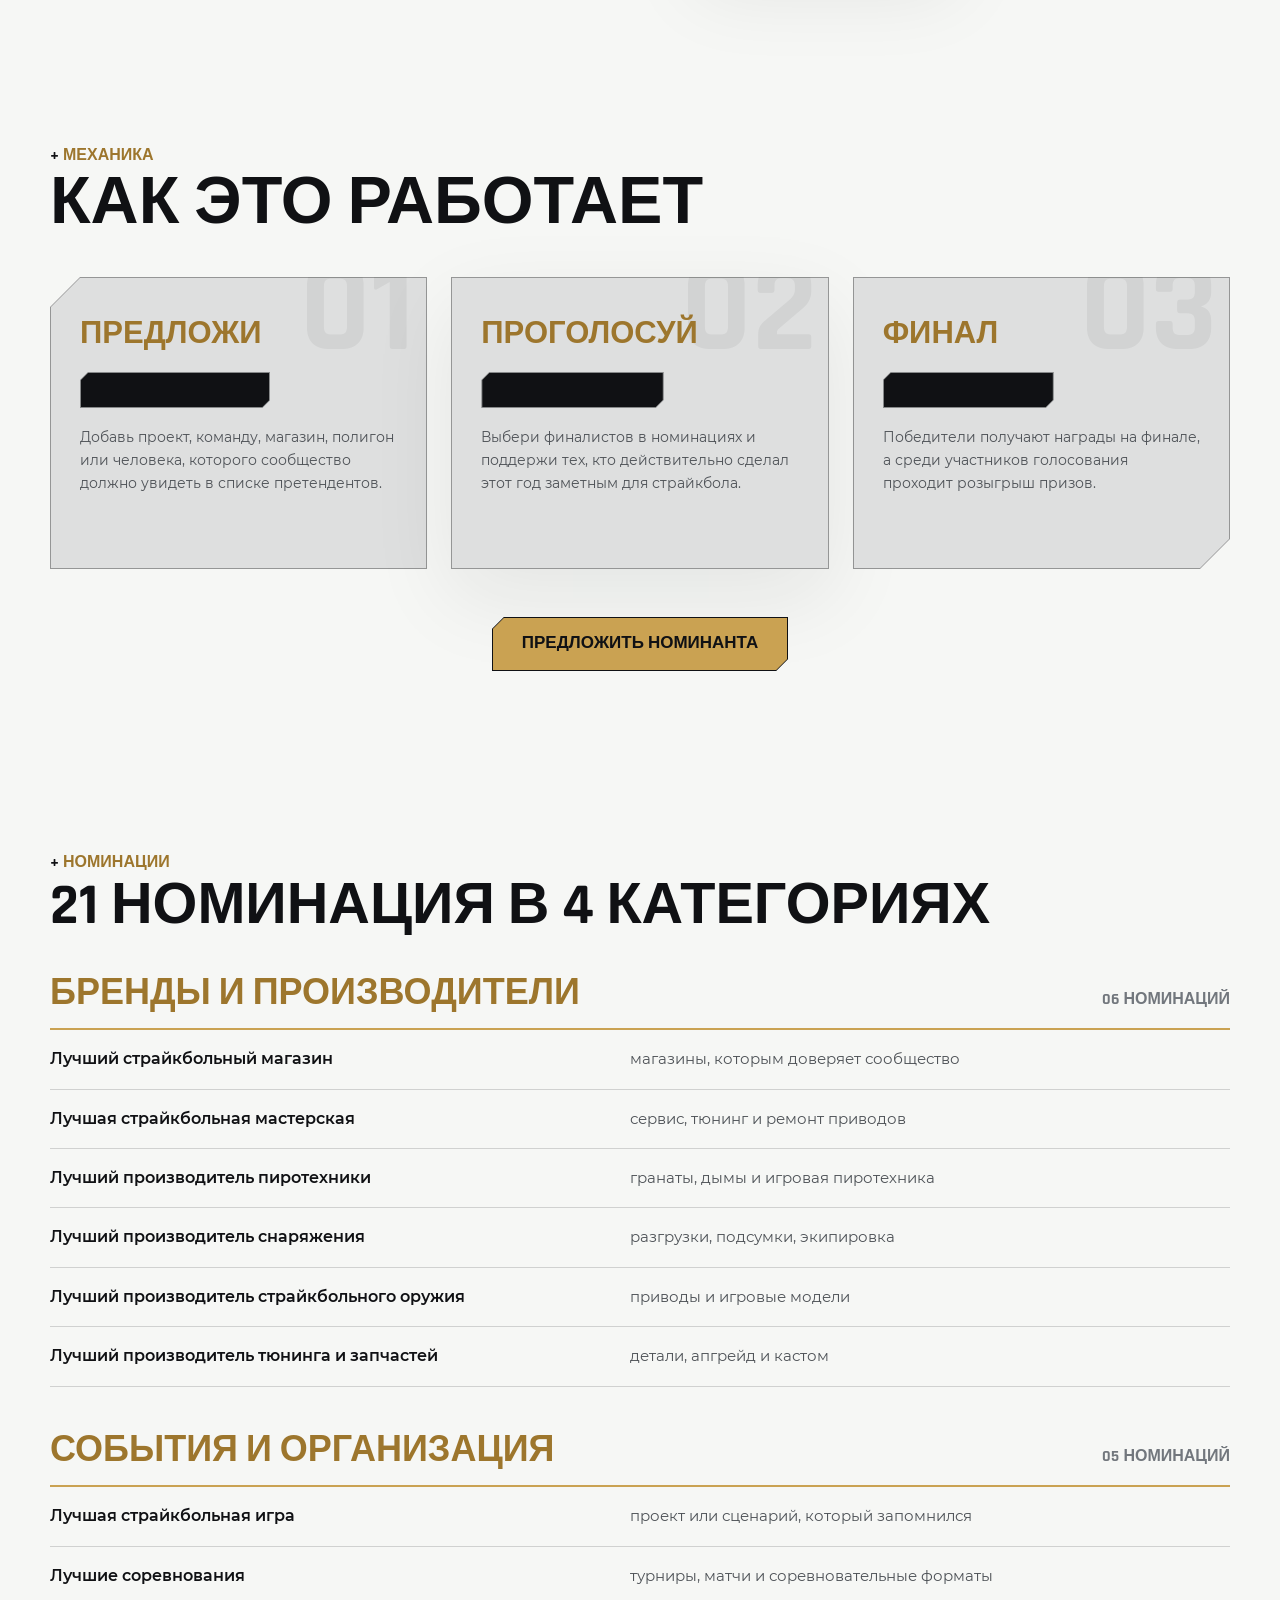
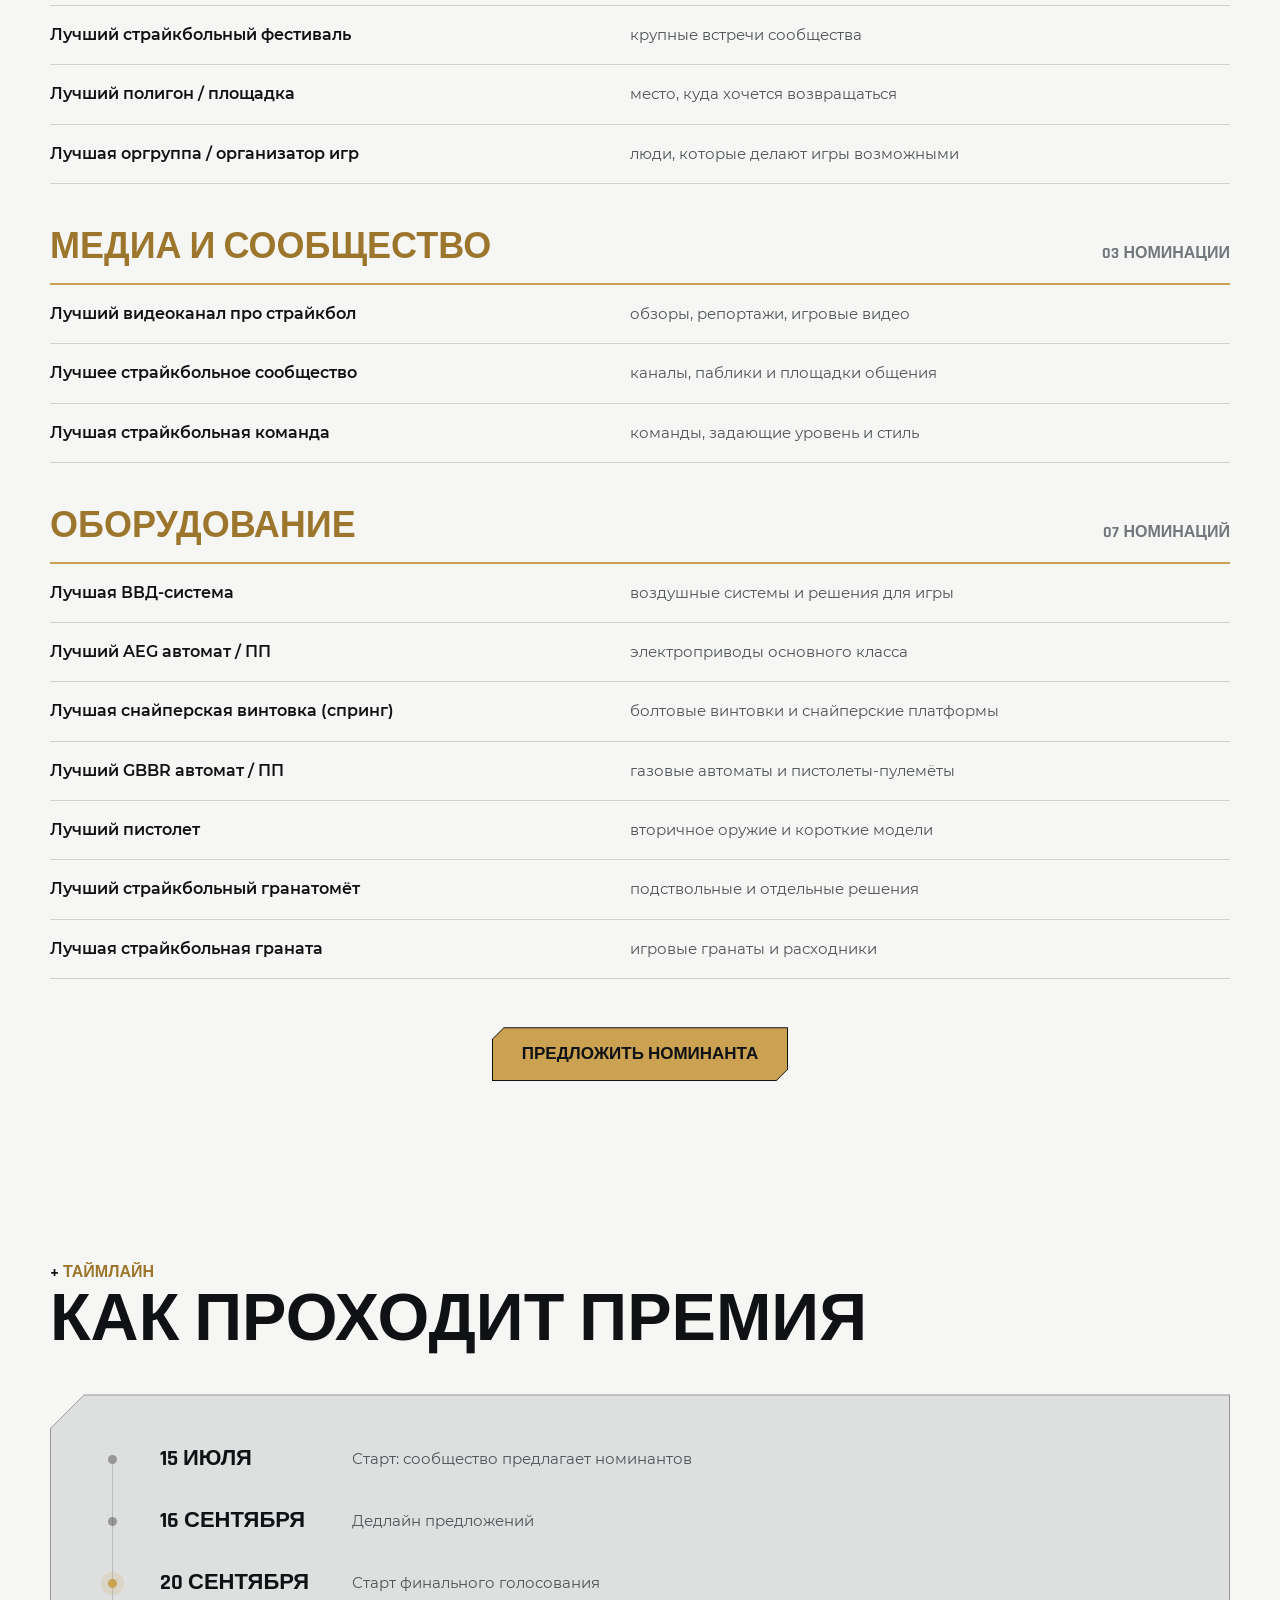
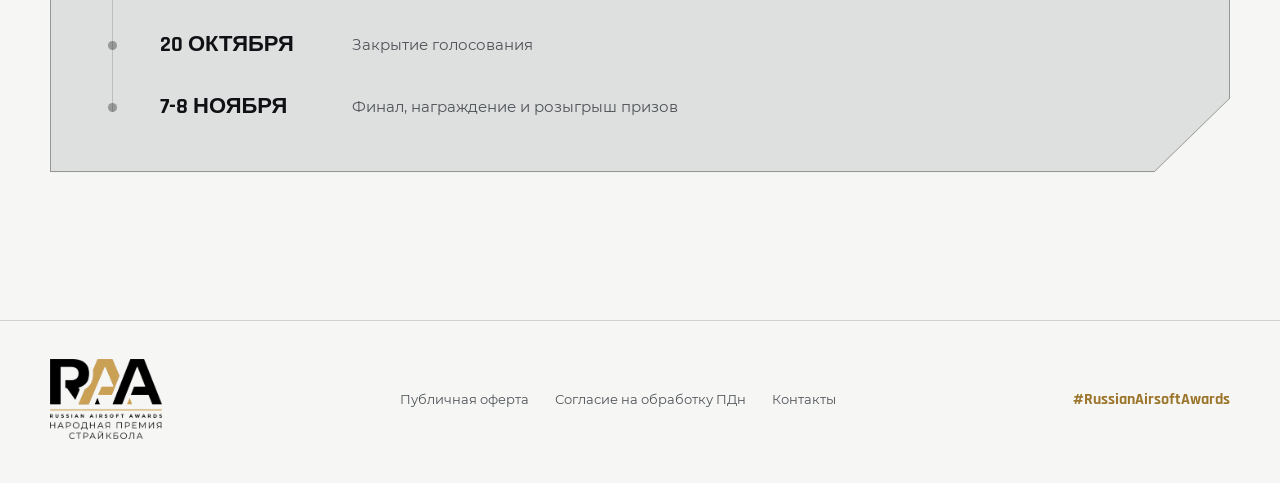
==== commit 2baabf54: "fix: mobile layout, section margins, order and typography" ====
--- a/index-light.html
+++ b/index-light.html
@@ -100,40 +100,7 @@
             </div>
         </section>
 
-        <section id="timeline" class="section">
-            <div class="section-header">
-                <div class="section-eyebrow"><span class="plus-icon">+</span> ТАЙМЛАЙН</div>
-                <h2 class="section-title">КАК ПРОХОДИТ ПРЕМИЯ</h2>
-            </div>
-
-            <div class="timeline-container tech-panel">
-                <div class="timeline-item">
-                    <div class="tl-dot"></div>
-                    <div class="tl-date">15 ИЮЛЯ</div>
-                    <div class="tl-desc">Старт: сообщество предлагает номинантов</div>
-                </div>
-                <div class="timeline-item">
-                    <div class="tl-dot"></div>
-                    <div class="tl-date">16 СЕНТЯБРЯ</div>
-                    <div class="tl-desc">Дедлайн предложений</div>
-                </div>
-                <div class="timeline-item active">
-                    <div class="tl-dot"></div>
-                    <div class="tl-date gold-text">20 СЕНТЯБРЯ</div>
-                    <div class="tl-desc">Старт финального голосования</div>
-                </div>
-                <div class="timeline-item">
-                    <div class="tl-dot"></div>
-                    <div class="tl-date">20 ОКТЯБРЯ</div>
-                    <div class="tl-desc">Закрытие голосования</div>
-                </div>
-                <div class="timeline-item">
-                    <div class="tl-dot"></div>
-                    <div class="tl-date">7-8 НОЯБРЯ</div>
-                    <div class="tl-desc">Финал, награждение и розыгрыш призов</div>
-                </div>
-            </div>
-        </section>
+        
 
         <section id="mechanics" class="section">
             <div class="section-header">
@@ -240,6 +207,41 @@
                 </a>
             </div>
         </section>
+
+    <section id="timeline" class="section">
+            <div class="section-header">
+                <div class="section-eyebrow"><span class="plus-icon">+</span> ТАЙМЛАЙН</div>
+                <h2 class="section-title">КАК ПРОХОДИТ ПРЕМИЯ</h2>
+            </div>
+
+            <div class="timeline-container tech-panel">
+                <div class="timeline-item">
+                    <div class="tl-dot"></div>
+                    <div class="tl-date">15 ИЮЛЯ</div>
+                    <div class="tl-desc">Старт: сообщество предлагает номинантов</div>
+                </div>
+                <div class="timeline-item">
+                    <div class="tl-dot"></div>
+                    <div class="tl-date">16 СЕНТЯБРЯ</div>
+                    <div class="tl-desc">Дедлайн предложений</div>
+                </div>
+                <div class="timeline-item active">
+                    <div class="tl-dot"></div>
+                    <div class="tl-date gold-text">20 СЕНТЯБРЯ</div>
+                    <div class="tl-desc">Старт финального голосования</div>
+                </div>
+                <div class="timeline-item">
+                    <div class="tl-dot"></div>
+                    <div class="tl-date">20 ОКТЯБРЯ</div>
+                    <div class="tl-desc">Закрытие голосования</div>
+                </div>
+                <div class="timeline-item">
+                    <div class="tl-dot"></div>
+                    <div class="tl-date">7-8 НОЯБРЯ</div>
+                    <div class="tl-desc">Финал, награждение и розыгрыш призов</div>
+                </div>
+            </div>
+        </section>
     </main>
 
     <footer class="footer">
@@ -255,5 +257,26 @@
             <div class="footer-tag">#RussianAirsoftAwards</div>
         </div>
     </footer>
+
+<script>
+    document.addEventListener("DOMContentLoaded", function() {
+        const menuToggle = document.querySelector('.menu-toggle');
+        const nav = document.querySelector('.nav');
+        const navLinks = document.querySelectorAll('.nav-link');
+
+        if (menuToggle && nav) {
+            menuToggle.addEventListener('click', () => {
+                nav.classList.toggle('active');
+                menuToggle.setAttribute('aria-expanded', nav.classList.contains('active'));
+            });
+            navLinks.forEach(link => {
+                link.addEventListener('click', () => {
+                    nav.classList.remove('active');
+                    menuToggle.setAttribute('aria-expanded', 'false');
+                });
+            });
+        }
+    });
+</script>
 </body>
 </html>
--- a/style-light.css
+++ b/style-light.css
@@ -79,46 +79,20 @@
     inset: 0;
     z-index: -1;
     pointer-events: none;
-    background:
-        linear-gradient(90deg, transparent 0, transparent calc(15% - 1px), rgba(16, 17, 20, 0.06) 15%, transparent calc(15% + 1px)),
-        linear-gradient(90deg, transparent 0, transparent calc(85% - 1px), rgba(16, 17, 20, 0.06) 85%, transparent calc(85% + 1px)),
-        linear-gradient(0deg, rgba(16, 17, 20, 0.024) 1px, transparent 1px),
-        linear-gradient(90deg, rgba(16, 17, 20, 0.018) 1px, transparent 1px),
-        radial-gradient(circle at 78% 12%, rgba(202, 162, 82, 0.08), transparent 25%),
-        var(--bg-main);
-    background-size:
-        auto,
-        auto,
-        100% 84px,
-        84px 100%,
-        auto,
-        auto;
-}
-
-.background-grid::before,
+    background-color: var(--bg-main);
+    background-image: radial-gradient(rgba(16, 17, 20, 0.08) 1px, transparent 1px);
+    background-size: 24px 24px;
+}
+
+.background-grid::before {
+    content: '';
+    position: absolute;
+    inset: 0;
+    background: radial-gradient(circle at 50% 0%, rgba(202, 162, 82, 0.15), transparent 60%);
+}
+
 .background-grid::after {
-    content: '';
-    position: absolute;
-    background: url('RAA/bg-panel-fragment.svg') center / contain no-repeat;
-    pointer-events: none;
-}
-
-.background-grid::before {
-    top: 18px;
-    left: 50%;
-    width: min(1680px, 108vw);
-    aspect-ratio: 131 / 90;
-    opacity: 0.2;
-    transform: translateX(-50%);
-}
-
-.background-grid::after {
-    right: -240px;
-    bottom: 4%;
-    width: min(1180px, 70vw);
-    aspect-ratio: 131 / 90;
-    opacity: 0.12;
-    transform: rotate(180deg);
+    display: none;
 }
 
 h1,
@@ -167,6 +141,7 @@
     width: min(1360px, calc(100% - 48px));
     margin: 0 auto;
     padding: 28px 0 18px;
+    position: relative;
     display: flex;
     align-items: center;
     justify-content: space-between;
@@ -903,7 +878,7 @@
     }
 
     .section {
-        padding: 68px 0;
+        padding: 40px 0;
     }
 
     .section-title {
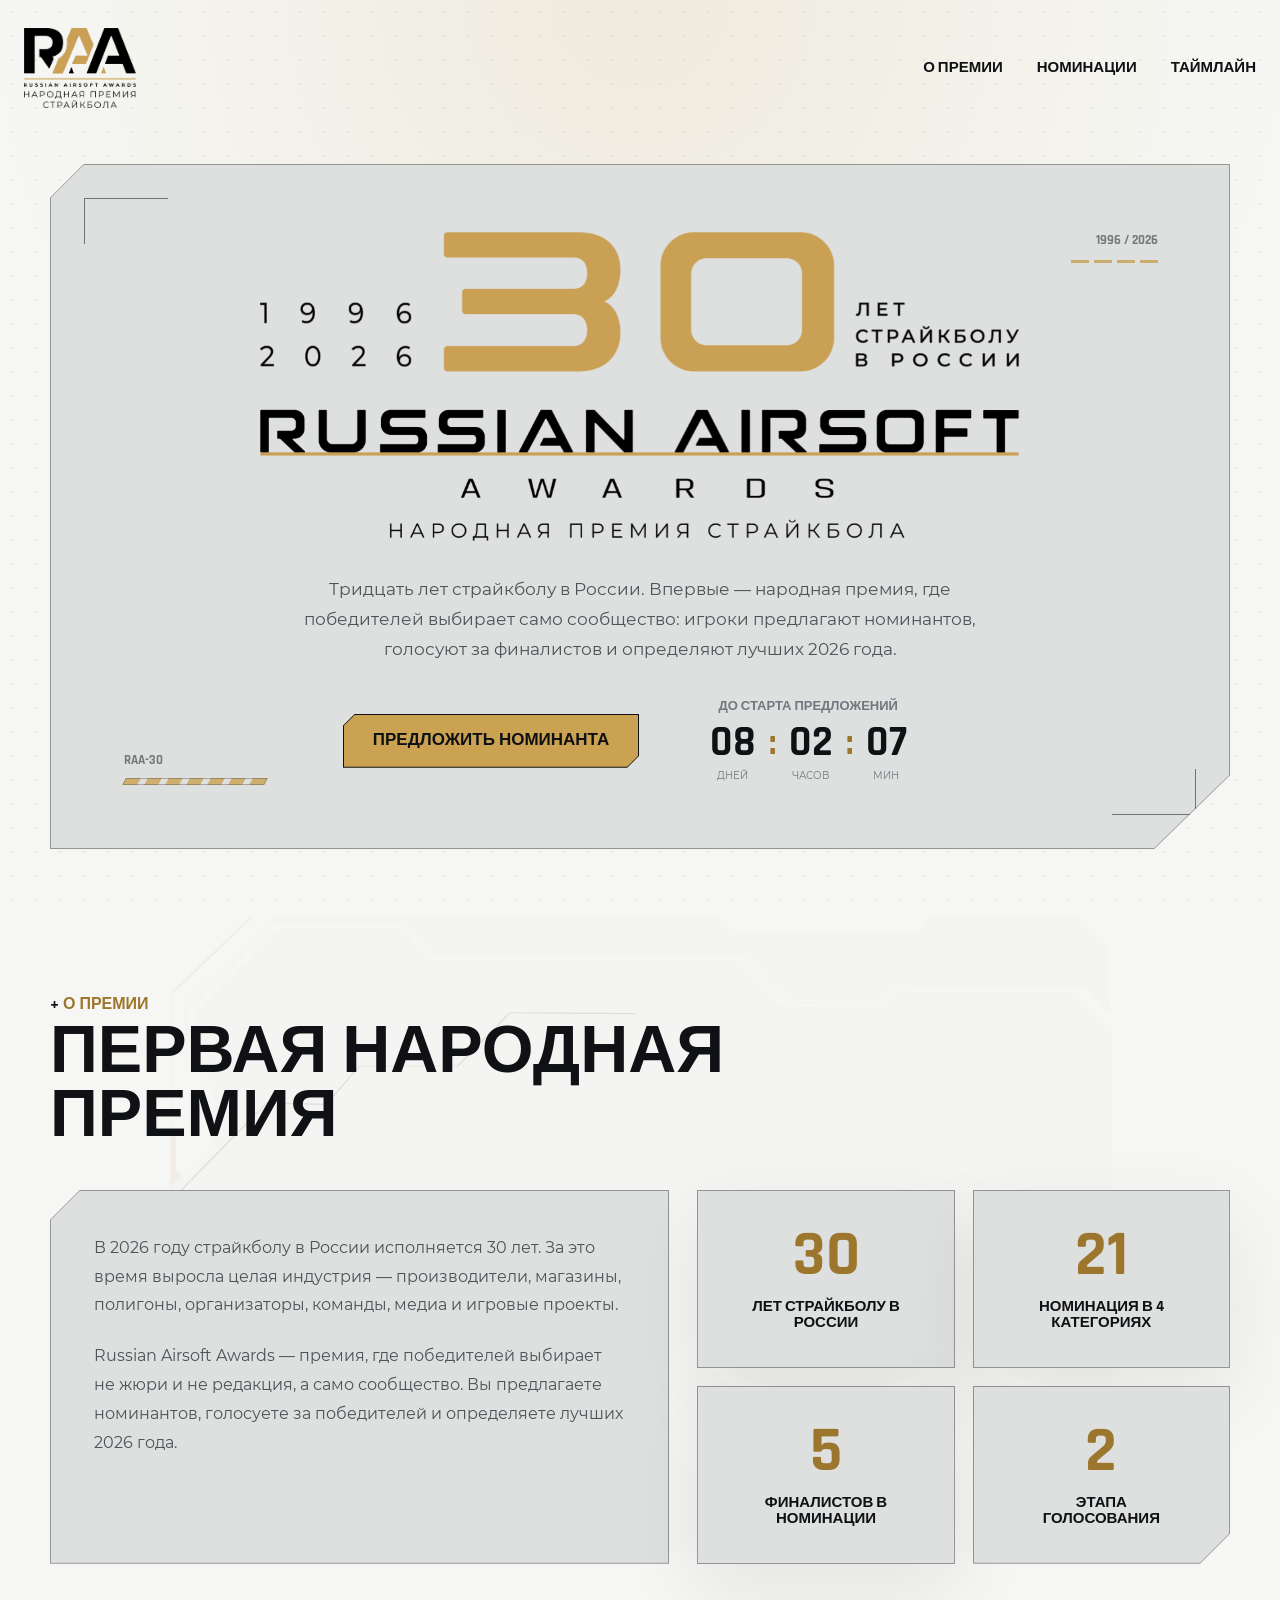
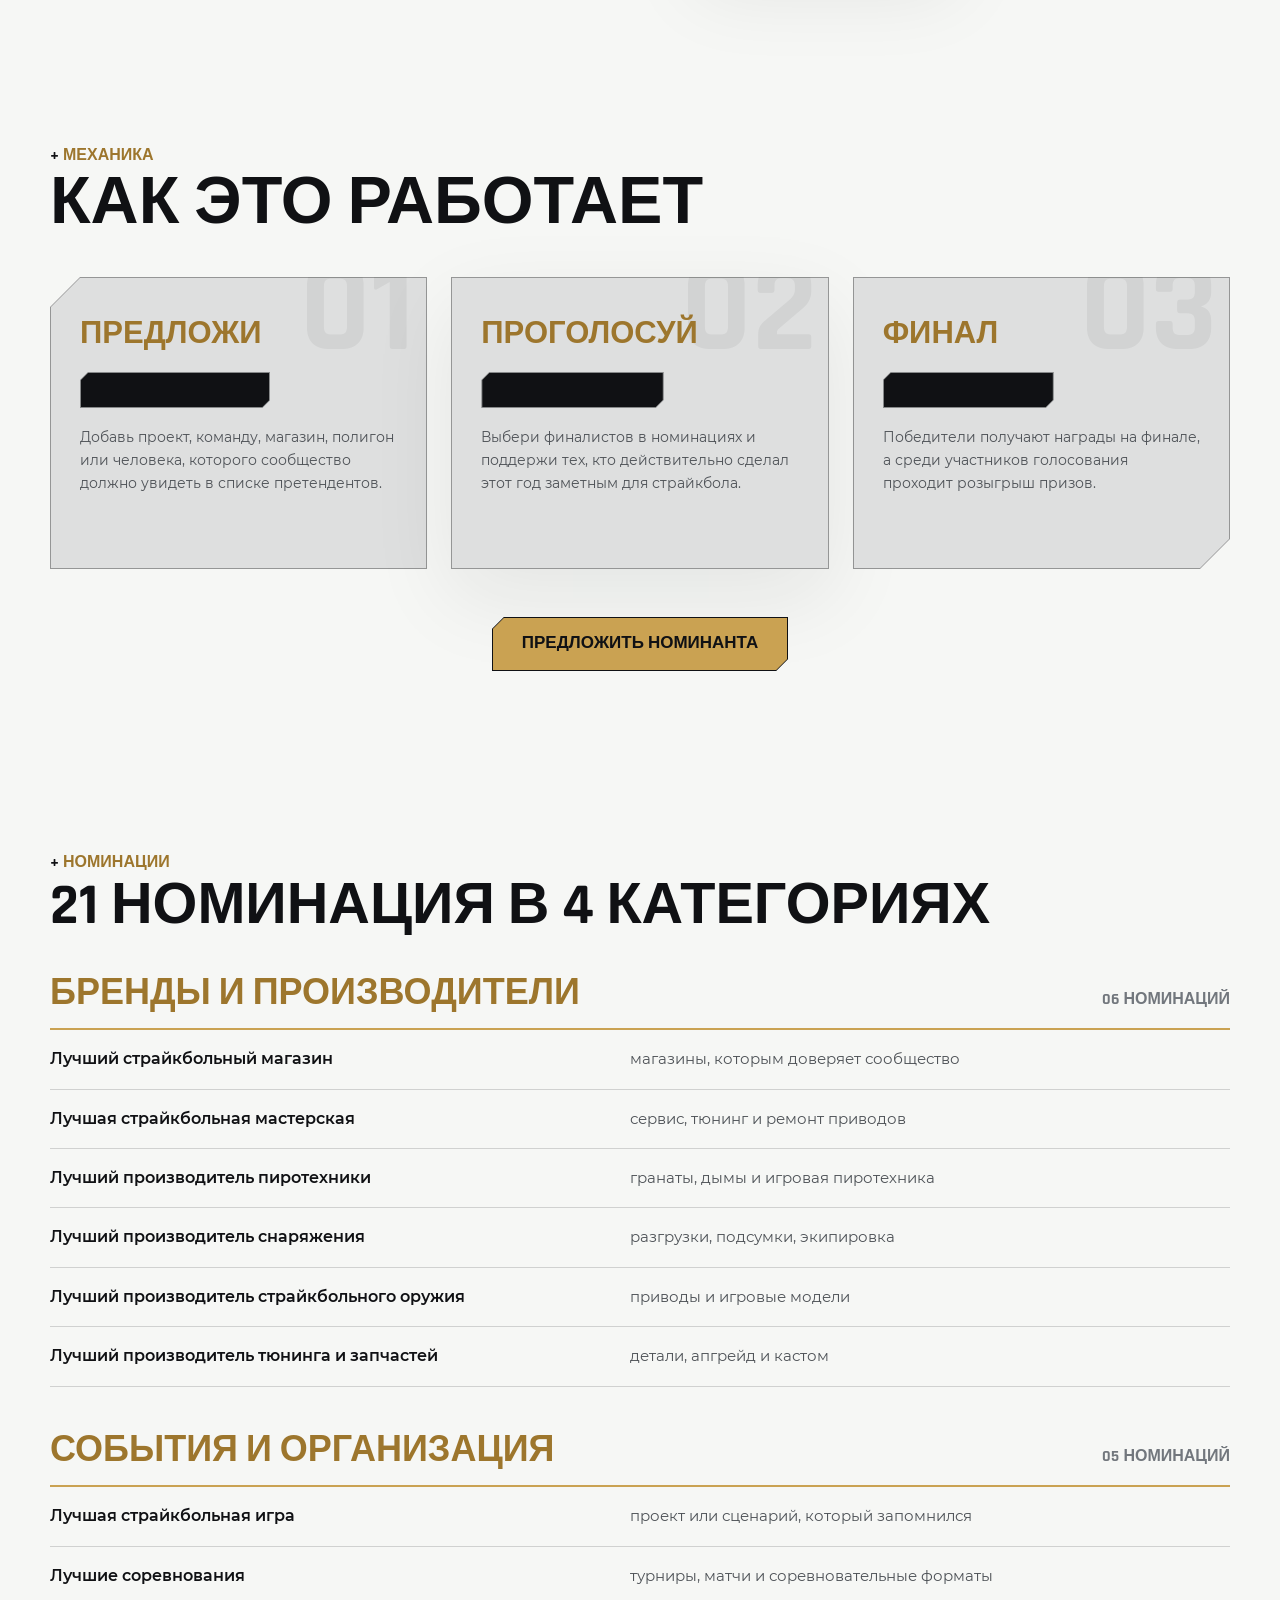
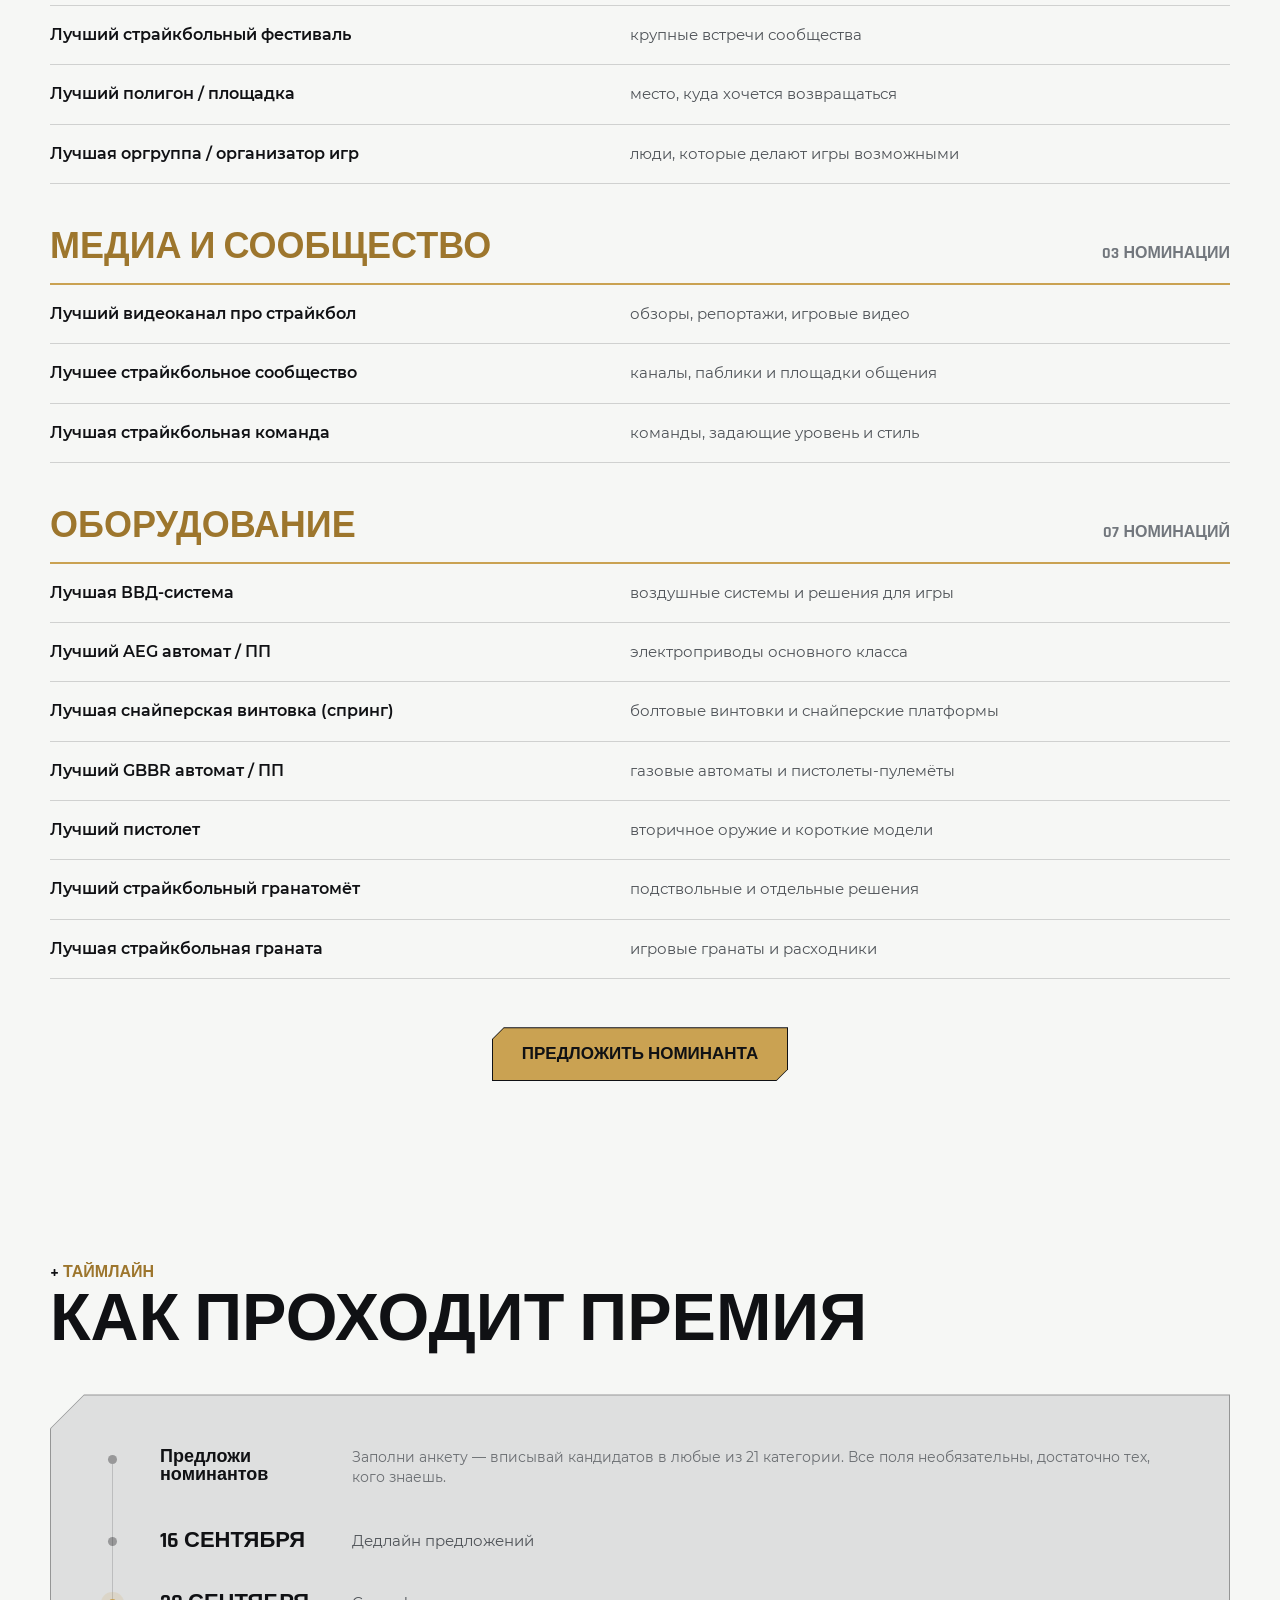
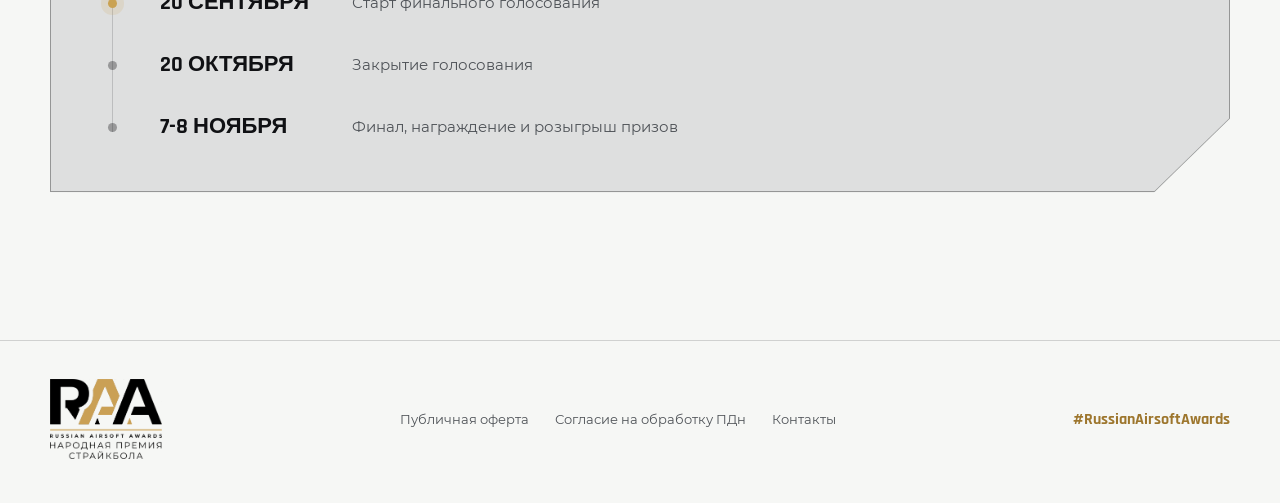
==== commit bc6e6f4b: "feat: content and margin tweaks (clean index)" ====
--- a/index-light.html
+++ b/index-light.html
@@ -217,8 +217,8 @@
             <div class="timeline-container tech-panel">
                 <div class="timeline-item">
                     <div class="tl-dot"></div>
-                    <div class="tl-date">15 ИЮЛЯ</div>
-                    <div class="tl-desc">Старт: сообщество предлагает номинантов</div>
+                    <div class="tl-date" style="font-size: 18px; margin-bottom: 6px;">Предложи номинантов</div>
+                    <div class="tl-desc" style="font-size: 14px; opacity: 0.8; line-height: 1.4;">Заполни анкету — вписывай кандидатов в любые из 21 категории. Все поля необязательны, достаточно тех, кого знаешь.</div>
                 </div>
                 <div class="timeline-item">
                     <div class="tl-dot"></div>
--- a/style-light.css
+++ b/style-light.css
@@ -878,7 +878,7 @@
     }
 
     .section {
-        padding: 40px 0;
+        padding: 20px 0;
     }
 
     .section-title {
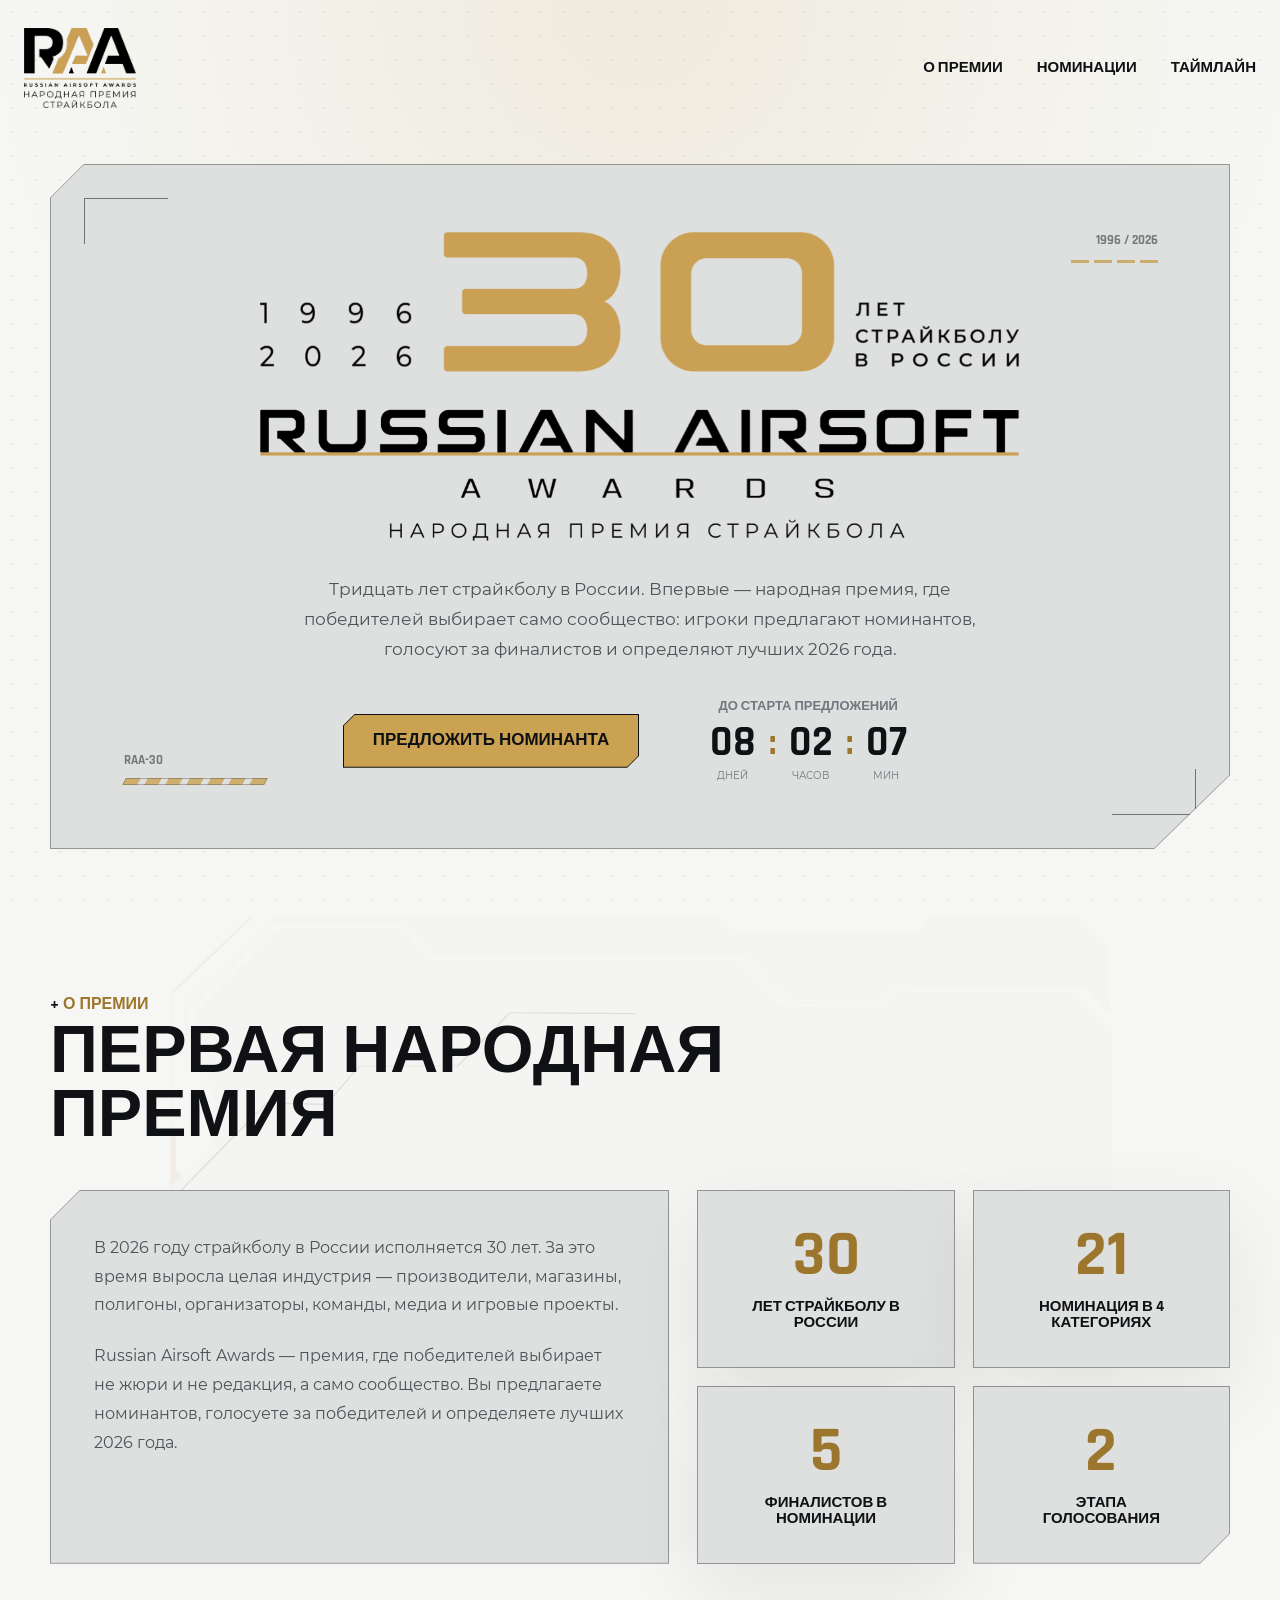
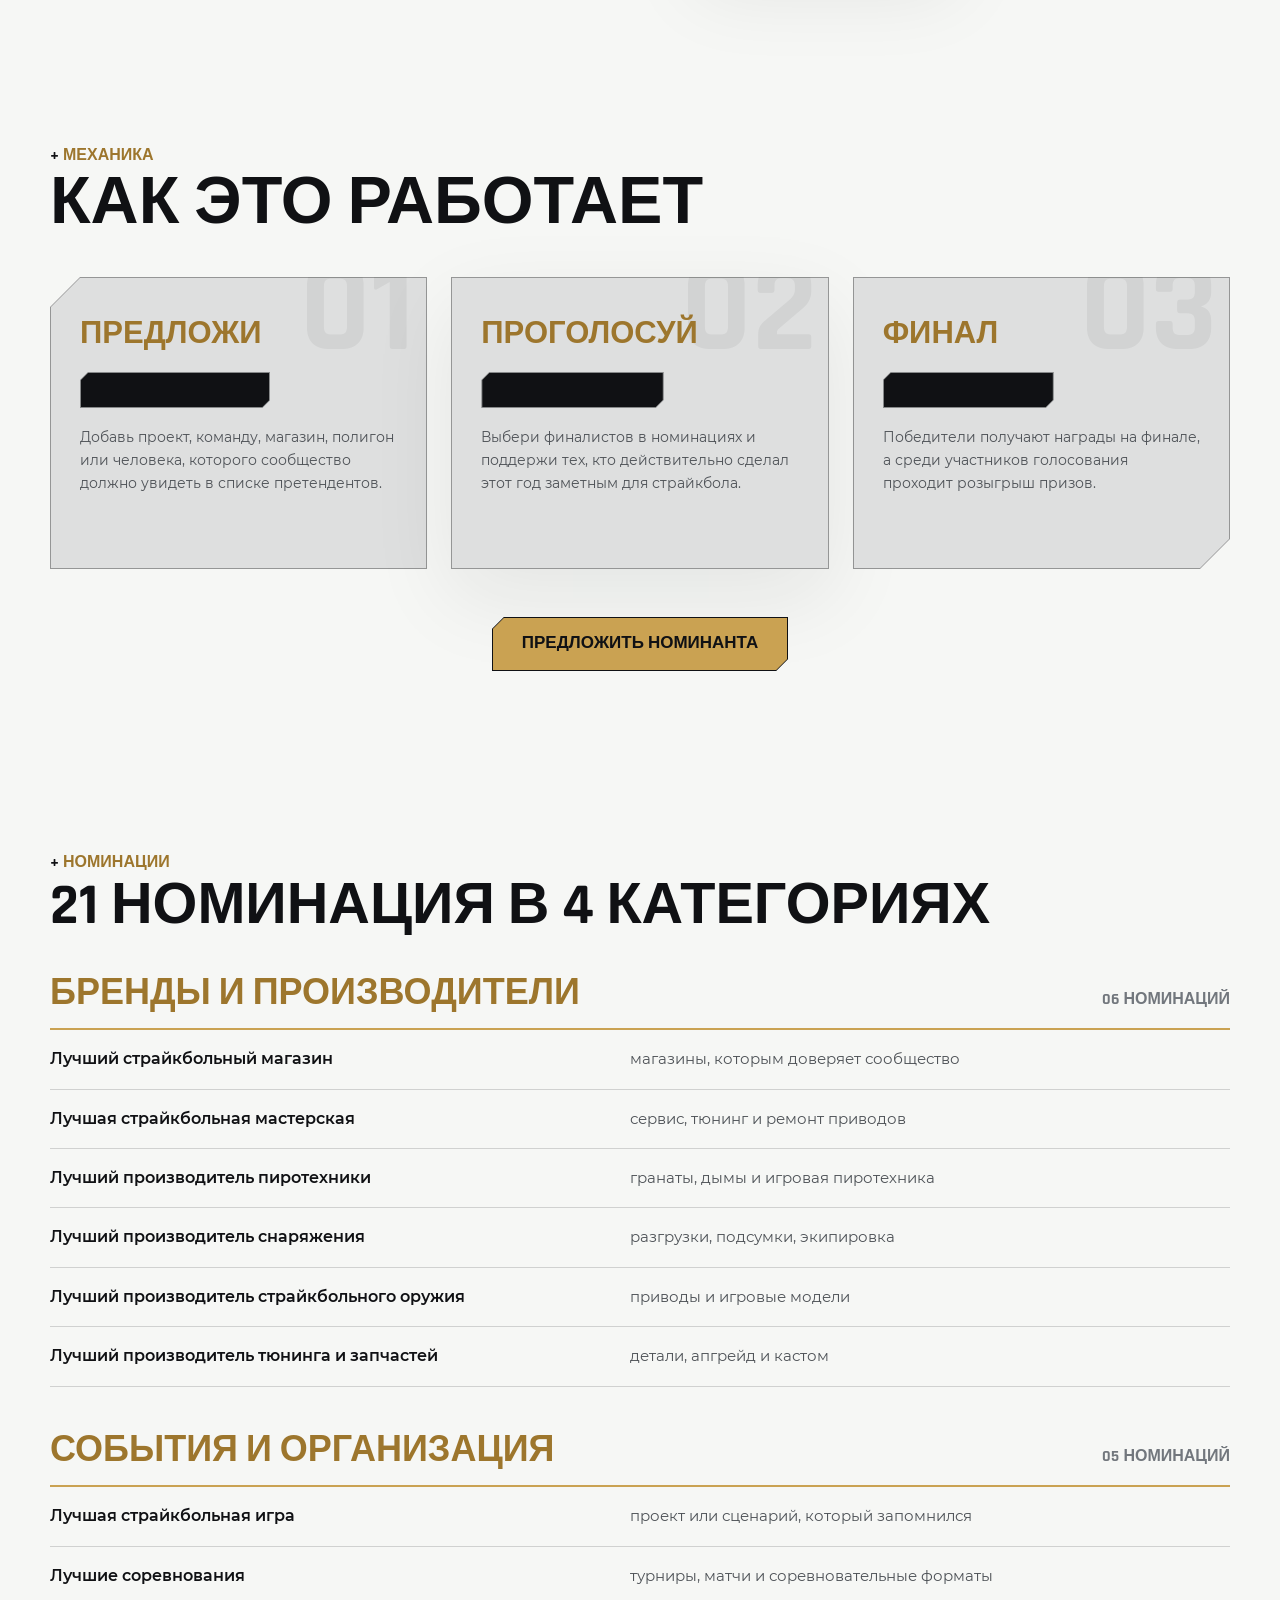
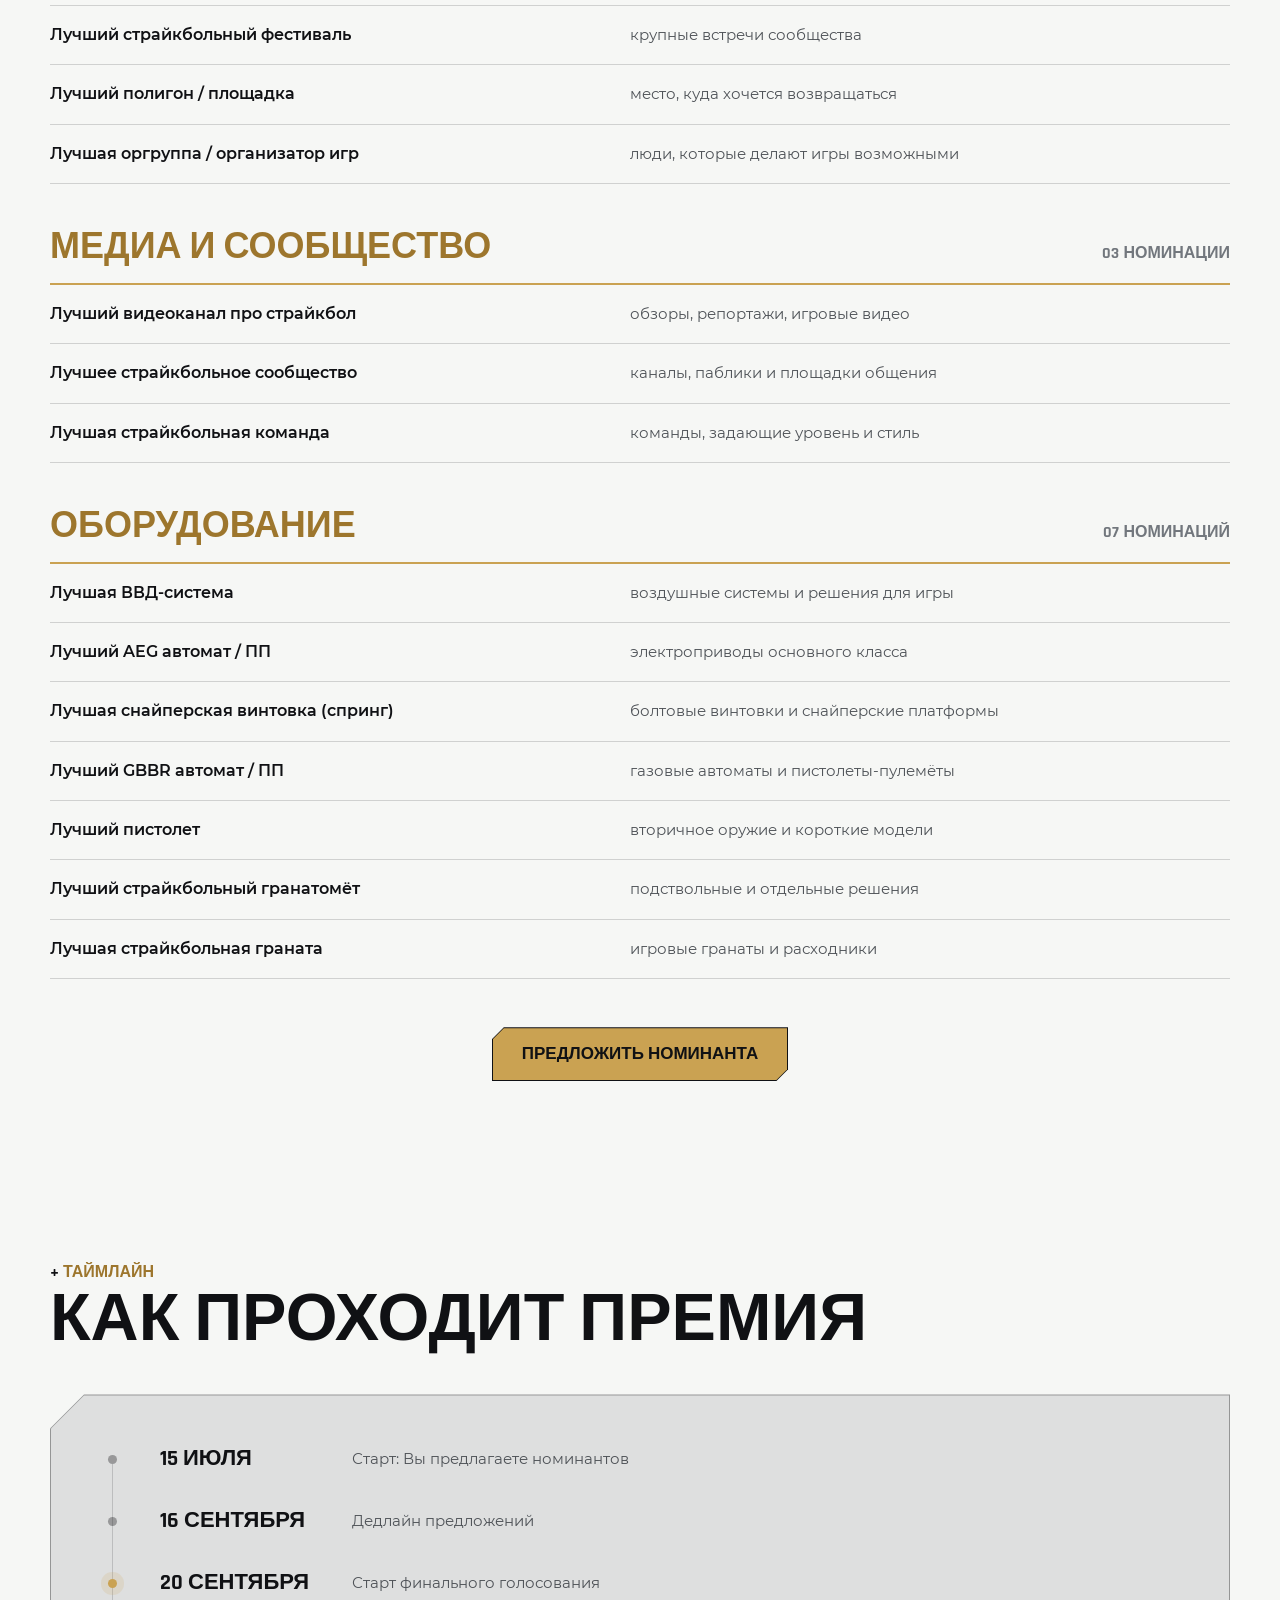
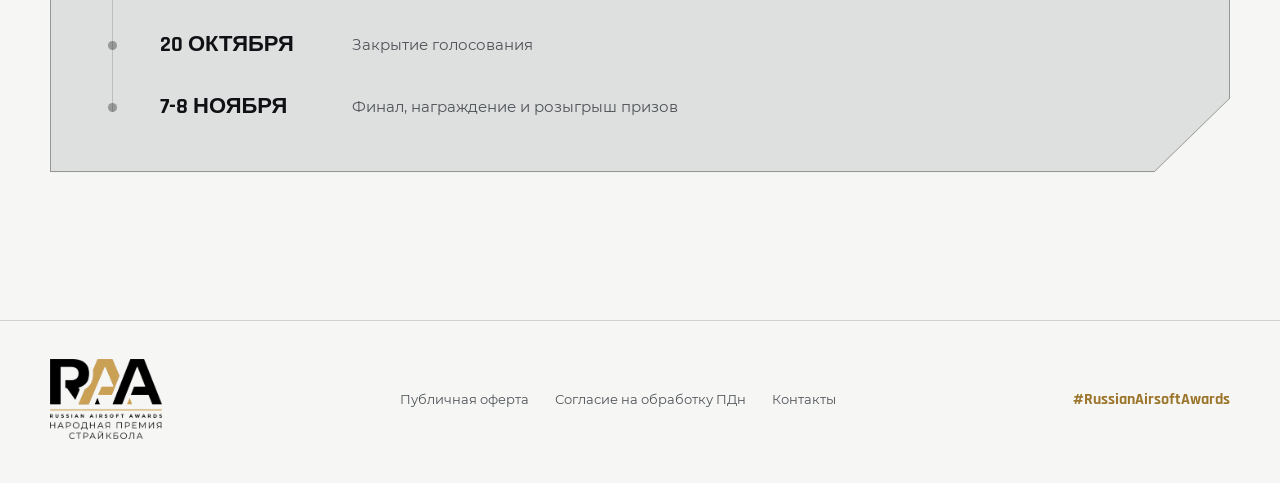
==== commit 464a6c3a: "fix: text changes (clean index)" ====
--- a/index-light.html
+++ b/index-light.html
@@ -217,8 +217,8 @@
             <div class="timeline-container tech-panel">
                 <div class="timeline-item">
                     <div class="tl-dot"></div>
-                    <div class="tl-date" style="font-size: 18px; margin-bottom: 6px;">Предложи номинантов</div>
-                    <div class="tl-desc" style="font-size: 14px; opacity: 0.8; line-height: 1.4;">Заполни анкету — вписывай кандидатов в любые из 21 категории. Все поля необязательны, достаточно тех, кого знаешь.</div>
+                    <div class="tl-date">15 ИЮЛЯ</div>
+                    <div class="tl-desc">Старт: Вы предлагаете номинантов</div>
                 </div>
                 <div class="timeline-item">
                     <div class="tl-dot"></div>
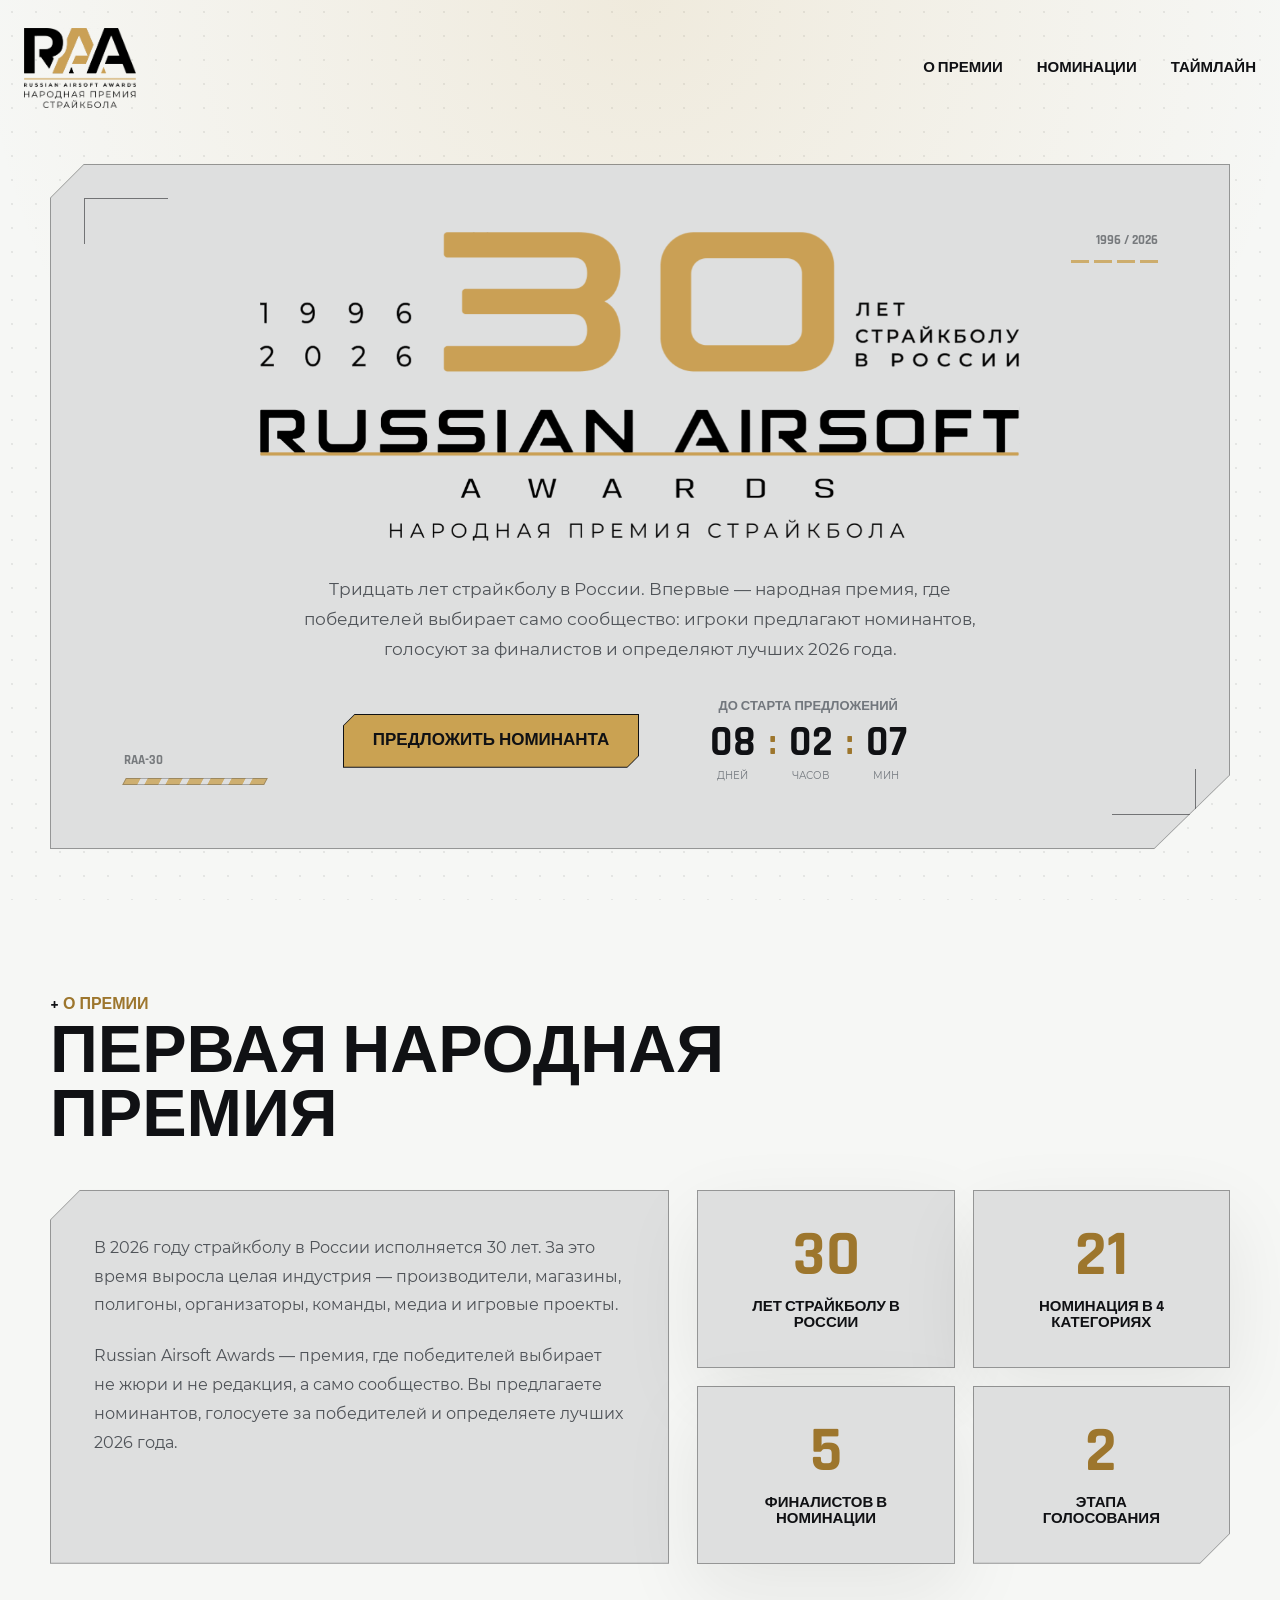
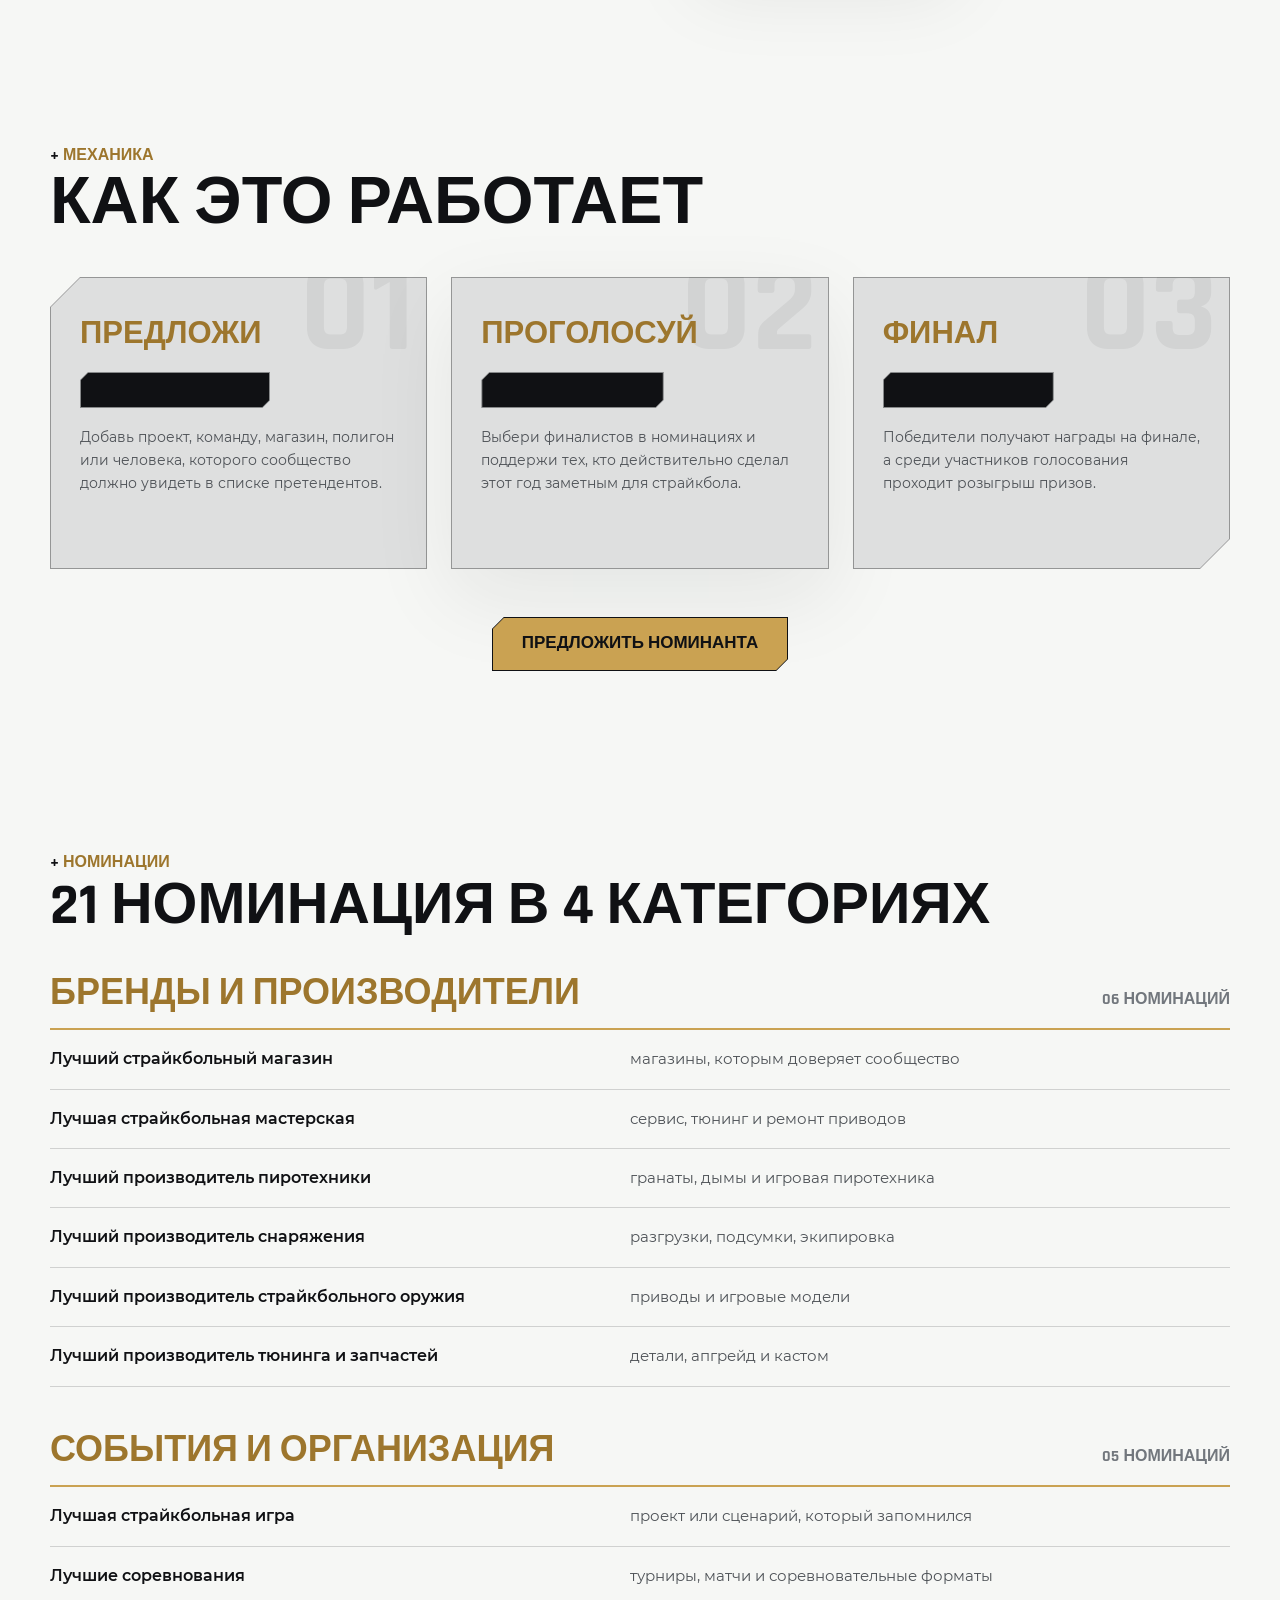
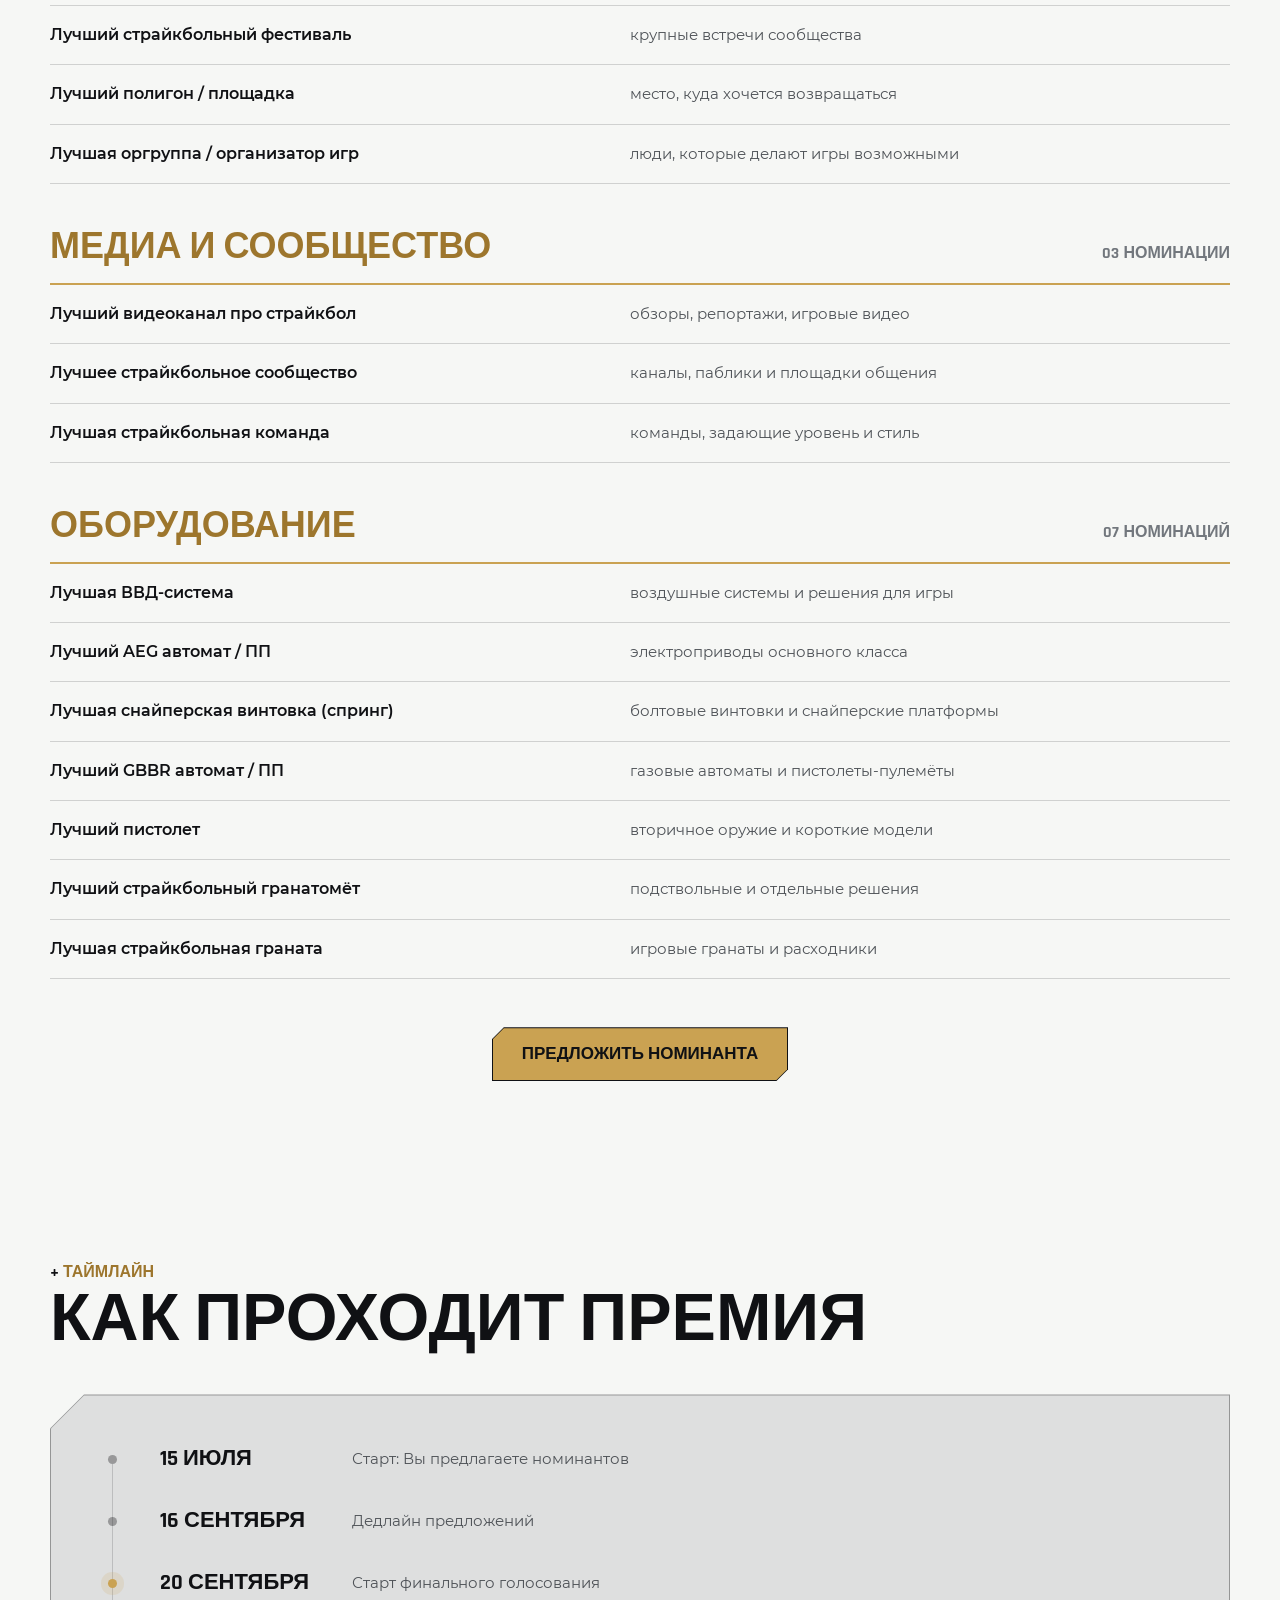
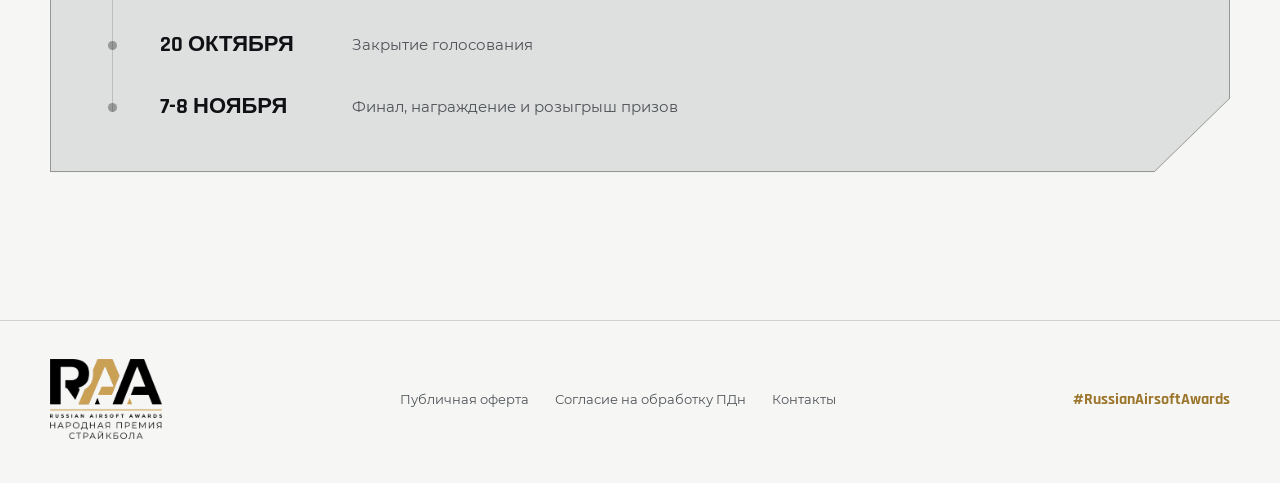
==== commit 42e2994b: "refactor: clean unused files and light theme" ====
--- a/index-light.html
+++ b/index-light.html
@@ -11,7 +11,7 @@
 
     <header class="header">
         <a class="logo" href="#" aria-label="Russian Airsoft Awards">
-            <img src="RAA/LOGO/short-raa/RAA_BLCK_PNG.png" alt="Russian Airsoft Awards" class="header-logo">
+            <img src="img/RAA_BLCK_PNG.png" alt="Russian Airsoft Awards" class="header-logo">
         </a>
         <nav class="nav" aria-label="Основная навигация">
             <a href="#about" class="nav-link">О ПРЕМИИ</a>
@@ -34,7 +34,7 @@
 
                 <div class="hero-content">
                     <div class="hero-logo">
-                        <img src="RAA/LOGO/anniversary/30RAA_blck_PNG.png" alt="Russian Airsoft Awards 1996-2026" class="hero-image">
+                        <img src="img/30RAA_blck_PNG.png" alt="Russian Airsoft Awards 1996-2026" class="hero-image">
                     </div>
 
                     <p class="desc">Тридцать лет страйкболу в России. Впервые — народная премия, где победителей выбирает само сообщество: игроки предлагают номинантов, голосуют за финалистов и определяют лучших 2026 года.</p>
@@ -247,7 +247,7 @@
     <footer class="footer">
         <div class="container footer-inner">
             <a class="logo" href="#" aria-label="Russian Airsoft Awards">
-                <img src="RAA/LOGO/short-raa/RAA_BLCK_PNG.png" alt="Russian Airsoft Awards" class="header-logo">
+                <img src="img/RAA_BLCK_PNG.png" alt="Russian Airsoft Awards" class="header-logo">
             </a>
             <div class="footer-links">
                 <a href="#">Публичная оферта</a>
--- a/style-light.css
+++ b/style-light.css
@@ -126,7 +126,7 @@
     left: 50%;
     width: min(980px, 82vw);
     aspect-ratio: 131 / 90;
-    background: url('RAA/bg-panel-fragment.svg') center / contain no-repeat;
+    background: url('img/bg-panel-fragment.svg') center / contain no-repeat;
     opacity: 0.1;
     transform: translateX(-50%) rotate(180deg);
     pointer-events: none;
